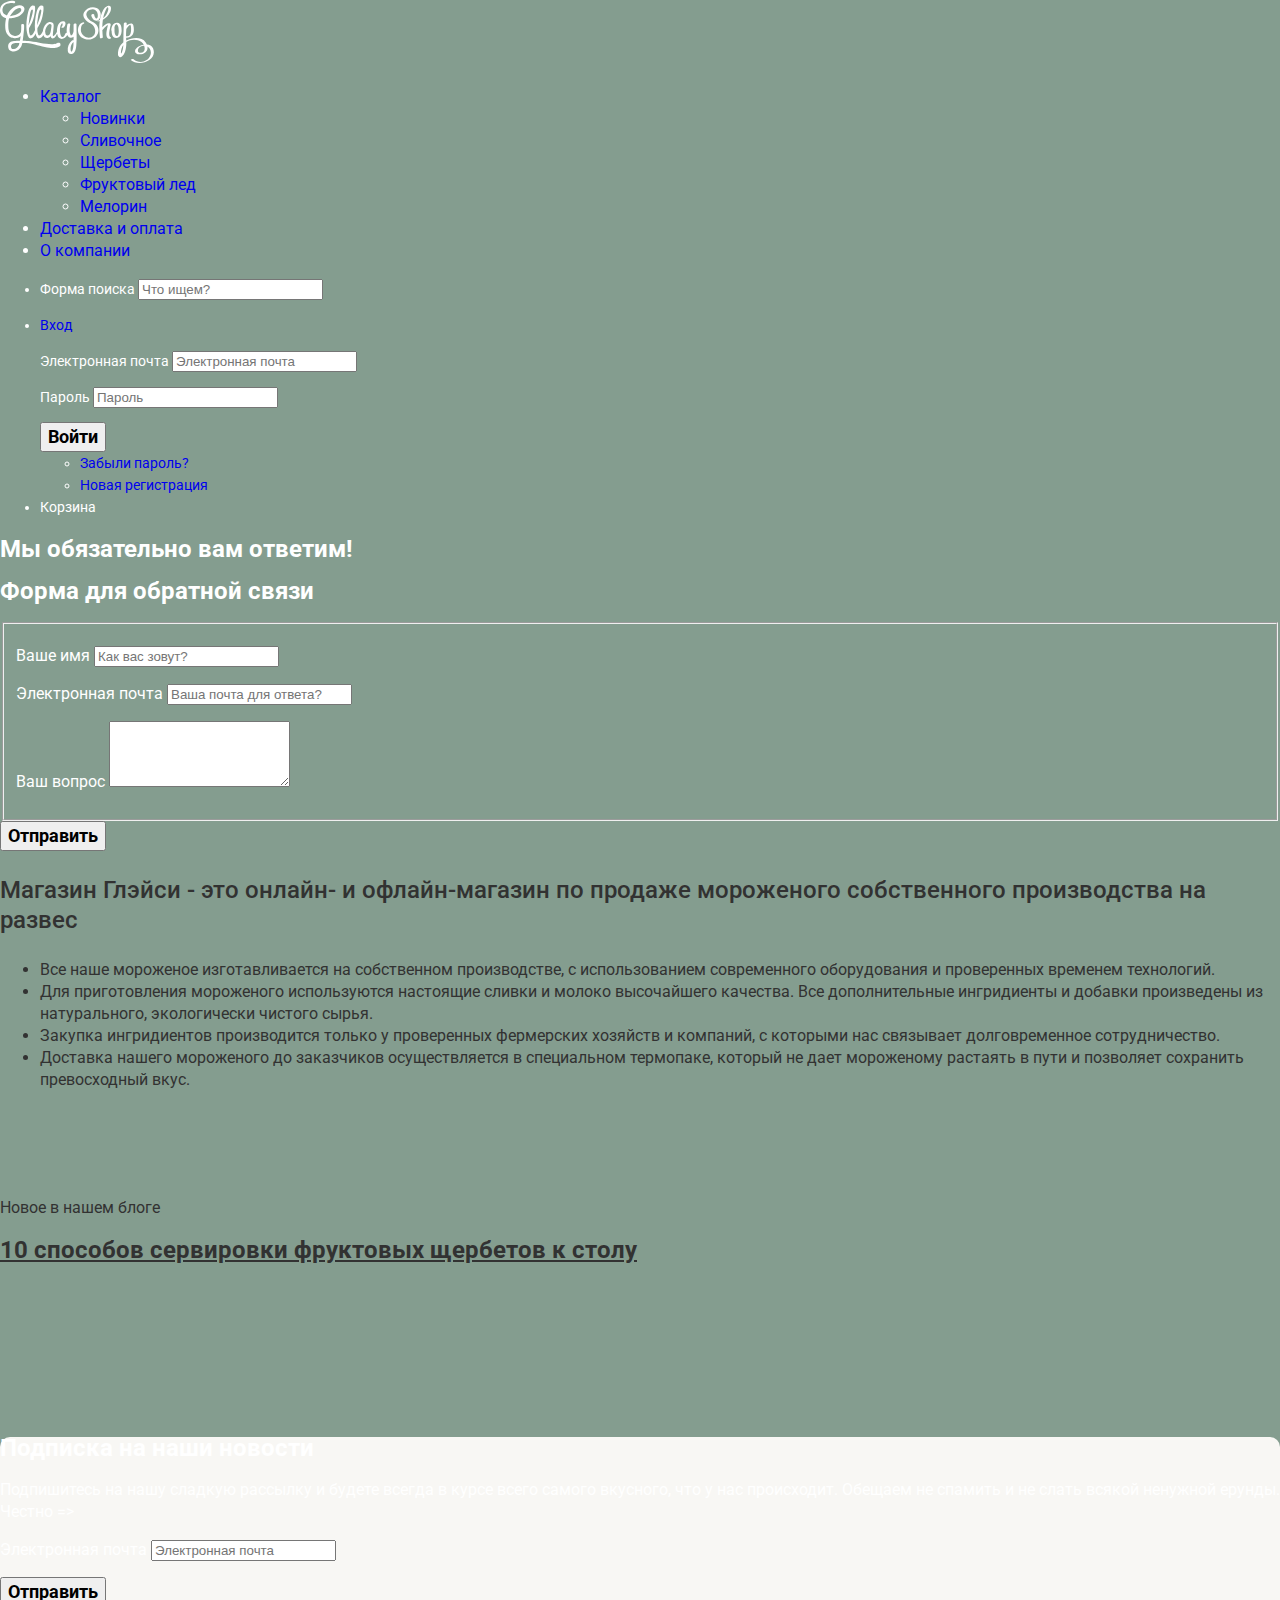
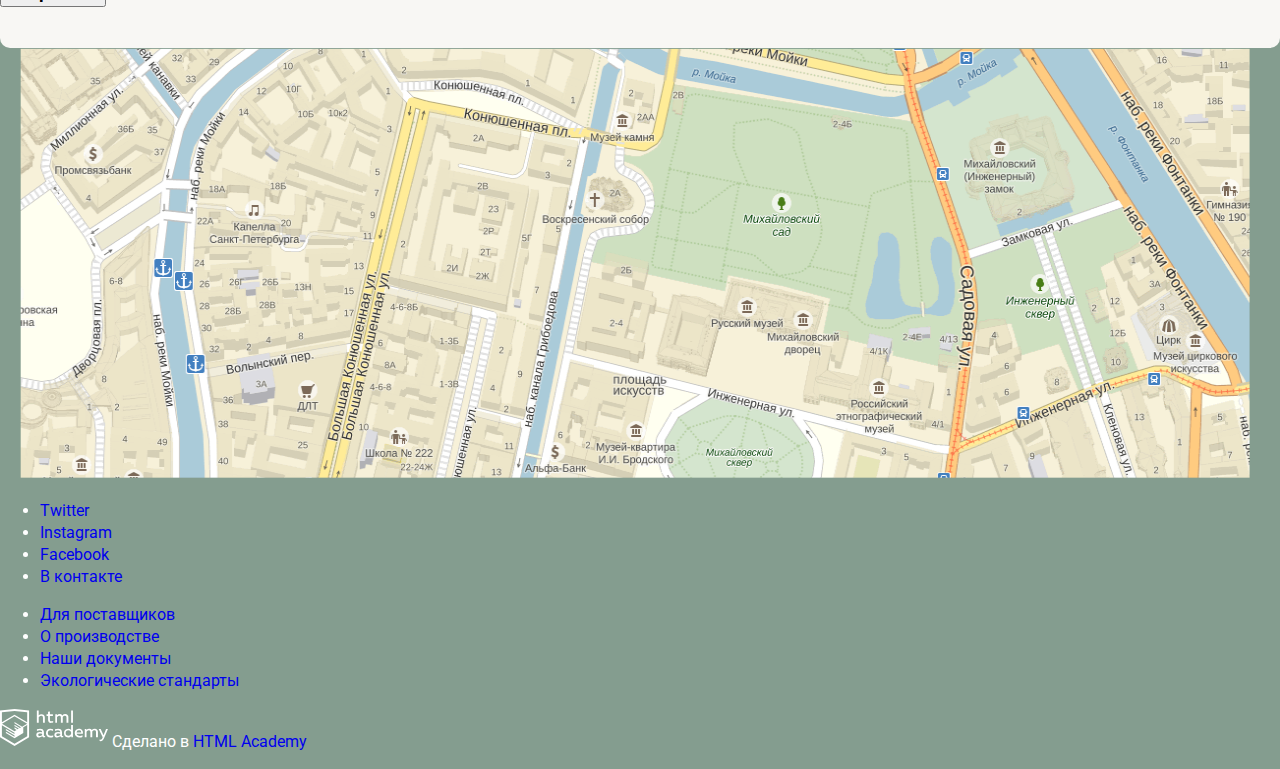
==== index.html @ cef06e6a "Homework N5" ====
<!DOCTYPE html>
<html lang="ru">
<head>
  <meta charset="utf-8">
  <title>О нас Магазин мороженого "Глейси"</title>
  <link href="https://fonts.googleapis.com/css?family=Roboto:400,500,700&display=swap&subset=cyrillic" rel="stylesheet">
  <link href="css/normalize.css" rel="stylesheet">
  <link href="css/style.css" rel="stylesheet">
 </head>

 <body>

  <header class="main-header">
    <nav class="main-navigation">
      <a class="main-header-logo" href="#"> <img src="img/svg/logo.svg" alt="Логотип магазина Глейси" width="154" height="64">
      </a>
      <ul class="site-navigaion">
        <li><a href="#">Каталог</a>
          <ul class="catalog-drop-down">
            <li><a href="#">Новинки</a></li>
            <li><a href="catalog.html">Сливочное</a></li>
            <li><a href="#">Щербеты</a></li>
            <li><a href="#">Фруктовый лед</a></li>
            <li><a href="#">Мелорин</a></li>
          </ul>
        </li>
        <li><a href="#">Доставка и оплата</a></li>
        <li><a href="#">О компании</a></li>
      </ul>
    </nav>

    <ul class="user-navigation">
      <li class="search">
        <form class="search-form" action="https://echo.htmlacademy.ru" method="get">
          <p>
            <label class="visually-hidden" for="search">Форма поиска</label>
            <input class="search" id="search" type="text" name="search" placeholder="Что ищем?">
          </p>
        </form>
      </li>

      <li class="login-link">
        <a href="#">Вход</a>
        <form class="login-form" action="https://echo.htmlacademy.ru" method="post">
          <p>
           <label class="visually-hidden" for="user-email">Электронная почта</label>
           <input class="login-input" id="user-email" type="email" name="user-email" placeholder="Электронная почта">
          </p>
          <p>
            <label class="visually-hidden" for="user-password">Пароль</label>
            <input class="login-input" id="user-password" type="password" name="password" placeholder="Пароль">
          </p>
          <div class="register-button">
          <button class="button" type="submit">Войти</button>
          <ul class="register">
            <li><a href="#">Забыли пароль?</a></li>
            <li><a href="#">Новая регистрация</a></li>
          </ul>
          </div>
         </form>
      </li>
      <li class="basket">Корзина</li>
    </ul>
   </header>

   <main>
     <section class="modal-subscribe">
       <h2>Мы обязательно вам ответим!</h2>
       <h2 class="visually hidden">Форма для обратной связи</h2>
       <form class="write-us-form" method="post" action="https://echo.htmlacademy.ru">
        <fieldset>
          <p>
            <label class="visually-hidden" for="user-name">Ваше имя</label>
            <input class="name" id="user-name" type="text" name="user-name" placeholder="Как вас зовут?">
          </p>
          <p>
            <label class="visually-hidden" for="email">Электронная почта</label>
            <input class="email" id="email" type="email" name="user-email" placeholder="Ваша почта для ответа?">
          </p>
          <p>
            <label class="visually-hidden" for="user-question">Ваш вопрос</label>
            <textarea class="user-question" id="user-question"
            name="user-question" rows="4" placeholder="Напишите что-нибудь">
            </textarea>
          </p>
        </fieldset>
        <button class="button" type="submit">Отправить</button>
      </form>
     </section>

     <section>
       <!--Здесь будет раздел "featured items"-->
     </section>



     <section class="about-us">
       <h3>Магазин Глэйси - это онлайн- и офлайн-магазин по продаже мороженого
       собственного производства на развес</h3>
      <ul class="about-us-list">
        <li>Все наше мороженое изготавливается на собственном производстве,
        с использованием современного оборудования и проверенных временем технологий.
        </li>
        <li>Для приготовления мороженого используются настоящие сливки и молоко высочайшего качества.
         Все дополнительные ингридиенты и добавки произведены из натурального,
         экологически чистого сырья.</li>
        <li>Закупка ингридиентов производится только у проверенных фермерских хозяйств
         и компаний, с которыми нас связывает долговременное сотрудничество.</li>
        <li>Доставка нашего мороженого до заказчиков осуществляется в специальном термопаке, который не дает
         мороженому растаять в пути и позволяет сохранить превосходный вкус.</li>
       </ul>
       </section>

       <article class="blog">
        <h3>Новое в нашем блоге</h3>
        <a href="#">10 способов сервировки фруктовых щербетов к столу</a>
      </article>

      <article class="subscribe">
        <h2 class="visually-hidden">Подписка на наши новости</h2>
        <p>Подпишитесь на нашу сладкую рассылку и будете всегда в курсе всего самого вкусного, что у нас происходит.
          Обещаем не спамить и не слать всякой ненужной ерунды. Честно =></p>
        <form class="list-subscribe-form" method="post" action="https://echo.htmlacademy.ru">
        <p>
          <label class="visually-hidden" for="subscribe-email">Электронная почта</label>
          <input class="email" id="subscribe-email" type="text" name="user-email" placeholder="Электронная почта">
        </p>
        <button class="button" type="submit">Отправить</button>
      </form>
    </article>

    <section class="adress-map">
      <img src="img/map.png" alt="Адрес: улица Большая Конюшенная,19/8, Санкт-Петербург" width="1302" height="430">

       <!--Здесь адрес-->
    </section>
    </main>

    <footer class="main-footer">
      <ul class="social-list">
       <li><a class="social-button" href="#">Twitter</a></li>
       <li><a class="social-button" href="#">Instagram</a></li>
       <li><a class="social-button" href="#">Facebook</a></li>
       <li><a class="social-button" href="#">В контакте</a></li>
       <!--здесь может быть еще одна кнопка<li><a class="social-button" href="#"></a></li>-->
      </ul>

      <ul class="business-information">
        <li class="for-suppliers"><a href="#">Для поставщиков</a></li>
        <li><a href="#">О производстве</a></li>
        <li><a href="#">Наши документы</a></li>
        <li><a href="#">Экологические стандарты</a></li>
      </ul>

      <p class="footer-copyright">
       <img src="img/svg/logo-htmlacademy.svg" alt="Html Academy" width="108" height="39">
        Сделано в <a href="https://htmlacademy.ru/intensive/htmlcss">HTML Academy </a>
      </p>
     </footer>
   </body>
</html>
---- css/style.css ----
body {
  margin: 0;
  padding: 0;

  font-family: "Roboto", Arial, sans-serif;
  font-size: 16px;
  line-height:22px;
  text-align: left;
  font-weight: normal;
  color: #ffffff;

  background: #849d8f;
}

img {
  max-width: 100%
}

a {
   font:inherit;
   text-decoration: none;
}
/*поставила button в начало, как в стилизации Барбершопа, правильно ли?*/
.button {
  font-family: inherit;
  font-size: 18px;
  line-height: 24px;
  font-weight: bold;
  font-style: normal;
  text-align:center;
  color: : #fefefe;

}
.site-navigation {
  font: inherit;
  font-weight: bold;
  font-style: normal;
  line-height: 18px;
  letter-spacing: normal;
}

.user-navigation {
  font:inherit;
  font-size: 14px;
}

.about-us {
  color:#323232;

  background-color: /*где его можно взять? кроме фотошопа*/;

  background-image: url("img/about-background.png");
  background-size: width: 1146px; height: 306px;
  background-repeat: no-repeat;
  border-radius: 15px;
}

.about-us h3 {
  font-size: 24px;
  font-weight: 500;
  line-height: 30px;
}

.about-us .about-us-list {
  line-height: 22px;
}

.blog {
  color: #5a5a5a;
  font-size: 16px;

  /*background-color:*/
  background-image: url("img/blog.jpg");
  background-size: 560px; height: 220px;

  border-radius: 15px;
}
.blog h3 {
  font:inherit;
  color:#323232;
}

.blog a {
  font:inherit;
  font-size: 24px;
  font-weight: bold;
  line-height: 30px;
  color: #323232;
  text-decoration: underline;
}

.subscribe {
  font:inherit;
  font-color: #5a5a5a;

  background-size: width: 549px;
  height: 211px;
  border-radius: 10px;
  background-color: #f8f7f4;
}
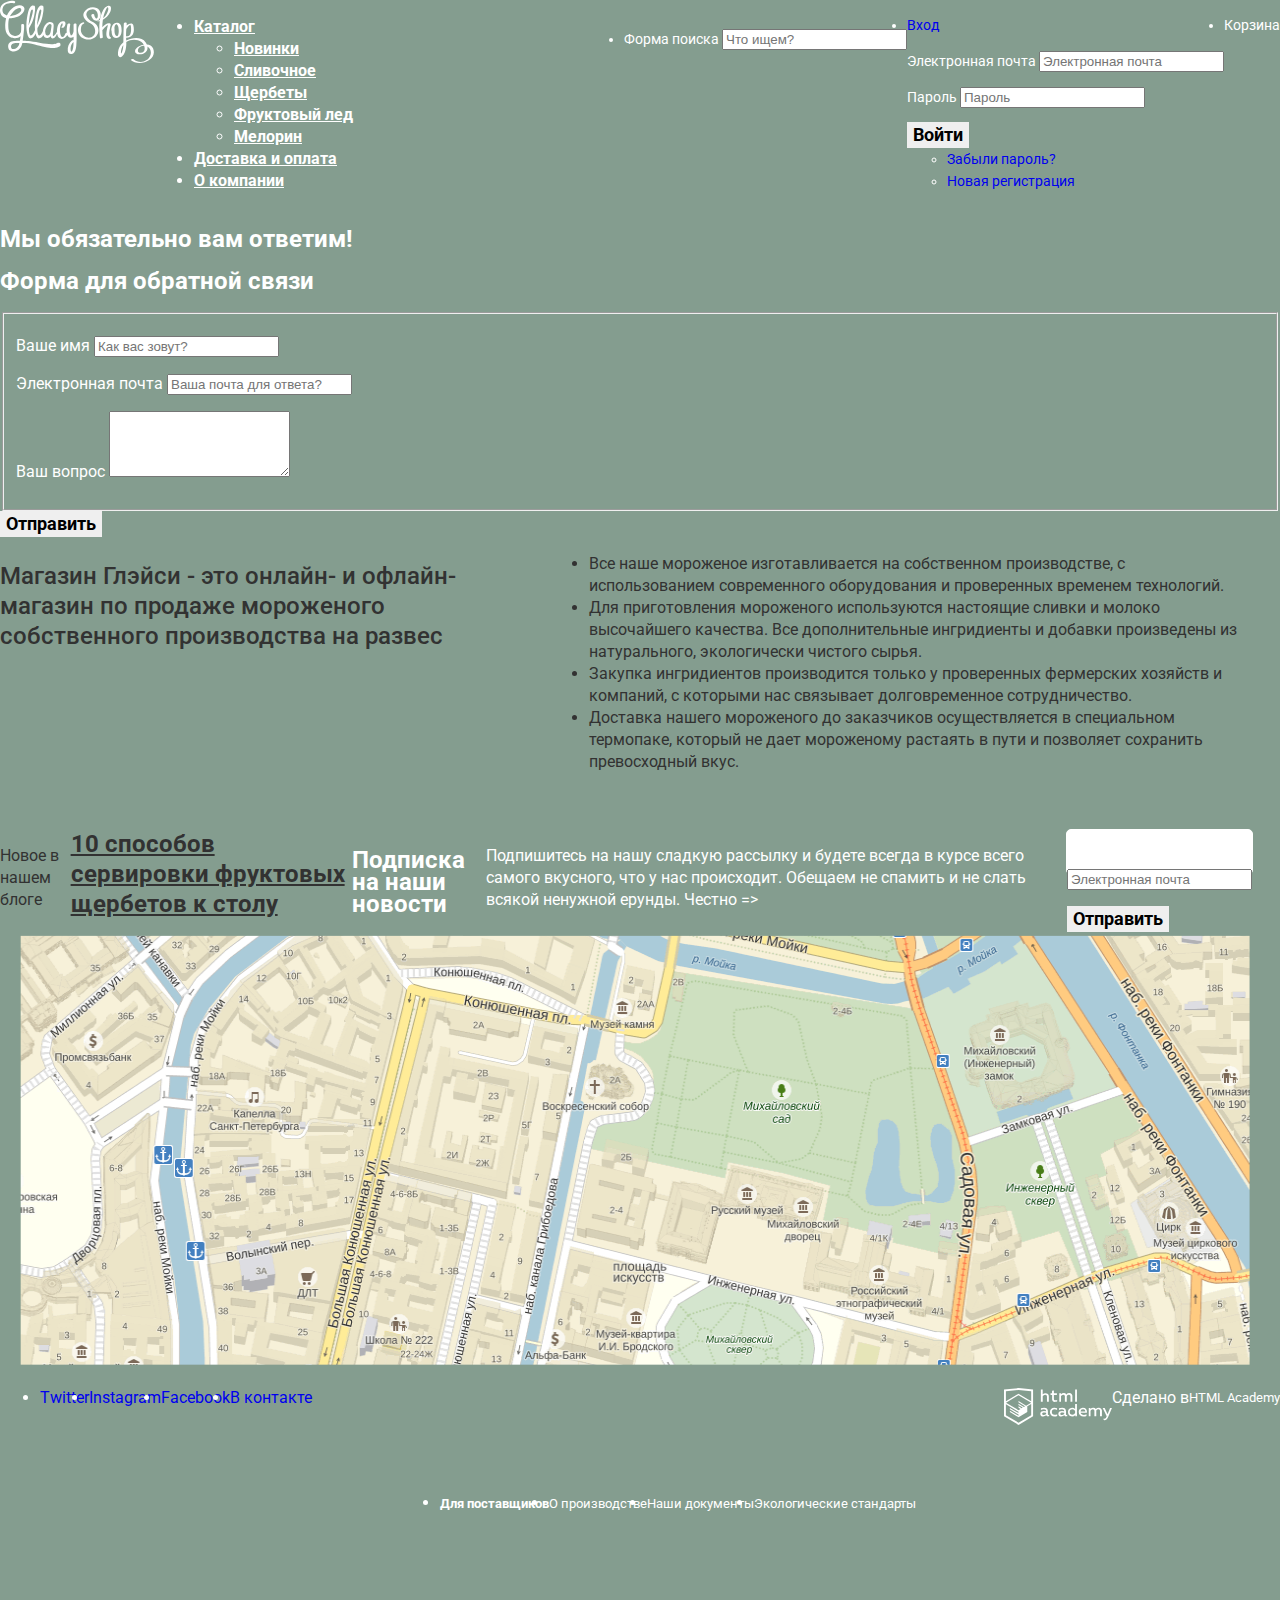
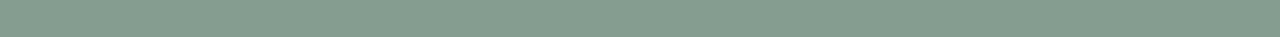
==== commit fd1d9c13: "Homework N6" ====
--- a/index.html
+++ b/index.html
@@ -111,7 +111,8 @@
        </ul>
        </section>
 
-       <article class="blog">
+   <div class= "blog-subscribe-wrapper">
+      <article class="blog">
         <h3>Новое в нашем блоге</h3>
         <a href="#">10 способов сервировки фруктовых щербетов к столу</a>
       </article>
@@ -127,7 +128,8 @@
         </p>
         <button class="button" type="submit">Отправить</button>
       </form>
-    </article>
+     </article>
+   </div>
 
     <section class="adress-map">
       <img src="img/map.png" alt="Адрес: улица Большая Конюшенная,19/8, Санкт-Петербург" width="1302" height="430">
--- a/css/style.css
+++ b/css/style.css
@@ -2,9 +2,9 @@
   margin: 0;
   padding: 0;
 
-  font-family: "Roboto", Arial, sans-serif;
+  font-family: "Roboto", "Arial", sans-serif;
   font-size: 16px;
-  line-height:22px;
+  line-height: 22px;
   text-align: left;
   font-weight: normal;
   color: #ffffff;
@@ -17,42 +17,122 @@
 }
 
 a {
-   font:inherit;
    text-decoration: none;
 }
-/*поставила button в начало, как в стилизации Барбершопа, правильно ли?*/
+
 .button {
   font-family: inherit;
   font-size: 18px;
+  font-weight: bold;
+  font-style: normal;
   line-height: 24px;
-  font-weight: bold;
-  font-style: normal;
   text-align:center;
   color: : #fefefe;
 
-}
-.site-navigation {
-  font: inherit;
-  font-weight: bold;
-  font-style: normal;
+  border:none;
+
+}
+
+.main-header {
+  display:flex;
+  margin-bottom: 10 px;
+  /*-------- Временно для сетки ---------------- */
+  min-height: 64px;
+}
+
+
+.main-header-logo {
+  display: flex;
+  width: 154px;
+  height: 64px;
+  margin-right: auto;
+}
+
+
+.main-navigation {
+  display:flex;
+  justify-content: space-between;
+}
+
+.main-navigation a {
+  font: inherit;
+  font-weight: bold;
   line-height: 18px;
   letter-spacing: normal;
+  text-decoration:underline;
+  text-align:left;
+  color: #ffffff;
+}
+
+.main-navigation a:hover,
+.main-navigation a:focus, {
+  background-color: #ffbc9e
 }
 
 .user-navigation {
+  display:flex;
+  justify-content: space-between;
+
+  margin-left:auto;
   font:inherit;
   font-size: 14px;
+  color: #ffffff;
+}
+
+.breadcrumbs {
+  display: flex;
+  width: auto;
+  margin: auto;
+  /*вот здесь вопрос, как лучше планировать сетку, я правильно думаю, что здесь должно быть рядом два блока, один для breadcrumbs, другой для часов работы и телефона?*/
+
+  font: inherit;
+  line-height: 16px;
+  font-size: 14px;
+}
+
+.page-title {
+  font-size: 35px;
+  line-height: 41px;
+  font-weight: bold;
+  text-align: left;
+  color: #ffffff;
+}
+
+/*здесь ссылка упорно не делается белой, что не так*/
+.shopping-cart-item a {
+  color: #ffffff;
+}
+
+.catalog {
+  width: auto;
+  justify-content: space-between;
+  margin: auto; /* или задавать по 27 справа и слева?*/
+  margin-top: 40 px;
+
+}
+
+.catalog-image-wrapper {
+  display: flex;
+  width: 267 px;
+  margin: auto; /* ну вот тут начались вопросы, как их строить в ряд и сверху вниз: с помощью first-chil, nth-child?*/
 }
 
 .about-us {
+  display:flex;
+  width: 1146 px;
+  margin-top: auto;
+  margin-bottom: 40px;
+  margin-right: 27px; /*не знаю, как лучше, писать здесь auto или задавать фиксированное значение?*/
+  maring-left: 27px;
+
   color:#323232;
 
-  background-color: /*где его можно взять? кроме фотошопа*/;
-
-  background-image: url("img/about-background.png");
+  /*background-color: ;*/
+
+  /*background-image: url("...img/about-background.png");
   background-size: width: 1146px; height: 306px;
   background-repeat: no-repeat;
-  border-radius: 15px;
+  border-radius: 15px;*/
 }
 
 .about-us h3 {
@@ -65,19 +145,31 @@
   line-height: 22px;
 }
 
+.blog-subscribe-wrapper {
+ display: flex;
+ justify-content: space-between;
+ margin-right: 27px; /* тот же вопрос: auto или фиксированное значение?*/
+ maring-left: 27px;
+}
+
+
 .blog {
+  display: flex;
+  width: 560 px;
+
   color: #5a5a5a;
   font-size: 16px;
 
-  /*background-color:*/
-  background-image: url("img/blog.jpg");
+  /*background-color:;*/
+  /*background-image: url("...img/blog.jpg");
   background-size: 560px; height: 220px;
 
-  border-radius: 15px;
-}
+  border-radius: 15px;*/
+}
+
 .blog h3 {
-  font:inherit;
-  color:#323232;
+  font: inherit;
+  color: #323232;
 }
 
 .blog a {
@@ -90,11 +182,72 @@
 }
 
 .subscribe {
-  font:inherit;
+  display: flex;
+  width: 560 px;
+
+  font: inherit;
   font-color: #5a5a5a;
 
-  background-size: width: 549px;
+  /*background-size: width: 549px;
   height: 211px;
   border-radius: 10px;
-  background-color: #f8f7f4;
-}
+  background-color: #f8f7f4;*/
+}
+
+.list-subscribe-form {
+  width: 368px;
+  height: 44px;
+  border-radius: 5px;
+  border: solid 1px;
+  background-color: #ffffff;
+
+}
+
+.main-footer {
+  display: flex;
+  width: auto;
+  margin-top: auto;
+
+}
+.social-list {
+  display: flex;
+  width: 180 px; /*ширину этих трех элементов я считала приблизительно, сложила ширину небольших элементов вместе*/
+  justify-content: space-between;
+  margin-right: auto;
+}
+
+.social-button {
+  text-align: center;
+  width: 32 px;
+  height: 32 px;
+}
+
+.business-information {
+  display: flex;
+  width: 760 px;
+}
+
+.business-information a {
+  font-size: 13px;
+  font-stretch: normal;
+  line-height: 18;
+  text-align: left;
+  color: #ffffff;
+}
+
+.for-suppliers {
+ font-weight: bold;
+}
+
+.footer-copyright {
+  display: flex;
+  width: 190 px;
+  margin-left: auto;
+  /*margin-right: ??? блок прижался к самому краю, нужно справа маргин задавать? Или общий маргин блоку задавать?*/
+}
+
+.footer-copyright a {
+  font-size: 13px;
+  color: #ffffff;
+  text-align:left;
+}
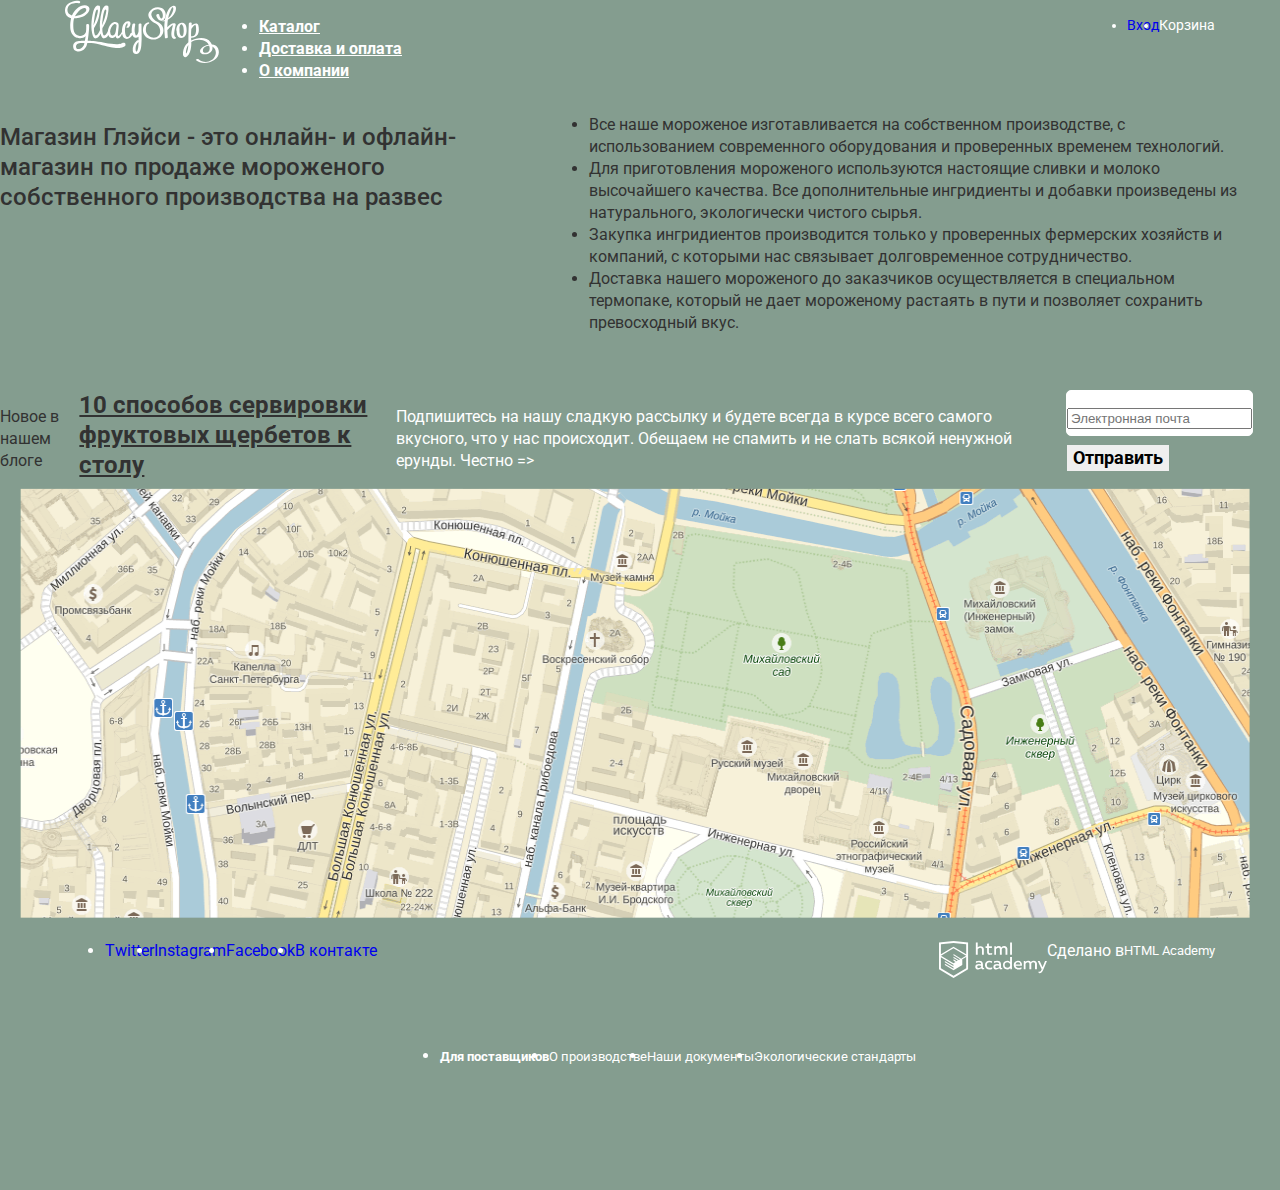
==== commit 16d86fa8: "homework n 6" ====
--- a/index.html
+++ b/index.html
@@ -1,6 +1,6 @@
 <!DOCTYPE html>
 <html lang="ru">
-<head>
+ <head>
   <meta charset="utf-8">
   <title>О нас Магазин мороженого "Глейси"</title>
   <link href="https://fonts.googleapis.com/css?family=Roboto:400,500,700&display=swap&subset=cyrillic" rel="stylesheet">
@@ -11,11 +11,13 @@
  <body>
 
   <header class="main-header">
-    <nav class="main-navigation">
-      <a class="main-header-logo" href="#"> <img src="img/svg/logo.svg" alt="Логотип магазина Глейси" width="154" height="64">
-      </a>
-      <ul class="site-navigaion">
-        <li><a href="#">Каталог</a>
+    <div class ="container">
+     <nav class="main-navigation">
+       <a class="main-header-logo" href="#"> <img src="img/svg/logo.svg" alt="Логотип магазина Глейси" width="154" height="64">
+       </a>
+
+       <ul class="site-navigaion">
+       <li><a href="#">Каталог</a>
           <ul class="catalog-drop-down">
             <li><a href="#">Новинки</a></li>
             <li><a href="catalog.html">Сливочное</a></li>
@@ -51,20 +53,24 @@
             <input class="login-input" id="user-password" type="password" name="password" placeholder="Пароль">
           </p>
           <div class="register-button">
-          <button class="button" type="submit">Войти</button>
-          <ul class="register">
-            <li><a href="#">Забыли пароль?</a></li>
-            <li><a href="#">Новая регистрация</a></li>
-          </ul>
+            <button class="button" type="submit">Войти</button>
+            <ul class="register">
+              <li><a href="#">Забыли пароль?</a></li>
+              <li><a href="#">Новая регистрация</a></li>
+            </ul>
           </div>
-         </form>
+        </form>
       </li>
       <li class="basket">Корзина</li>
     </ul>
-   </header>
+
+  </div>
+
+  </header>
 
    <main>
      <section class="modal-subscribe">
+       <div class="container">
        <h2>Мы обязательно вам ответим!</h2>
        <h2 class="visually hidden">Форма для обратной связи</h2>
        <form class="write-us-form" method="post" action="https://echo.htmlacademy.ru">
@@ -109,36 +115,38 @@
         <li>Доставка нашего мороженого до заказчиков осуществляется в специальном термопаке, который не дает
          мороженому растаять в пути и позволяет сохранить превосходный вкус.</li>
        </ul>
-       </section>
+     </section>
 
-   <div class= "blog-subscribe-wrapper">
-      <article class="blog">
-        <h3>Новое в нашем блоге</h3>
-        <a href="#">10 способов сервировки фруктовых щербетов к столу</a>
-      </article>
+     <div class= "blog-subscribe-wrapper">
+       <article class="blog">
+         <h3>Новое в нашем блоге</h3>
+         <a href="#">10 способов сервировки фруктовых щербетов к столу</a>
+       </article>
 
       <article class="subscribe">
         <h2 class="visually-hidden">Подписка на наши новости</h2>
         <p>Подпишитесь на нашу сладкую рассылку и будете всегда в курсе всего самого вкусного, что у нас происходит.
           Обещаем не спамить и не слать всякой ненужной ерунды. Честно =></p>
-        <form class="list-subscribe-form" method="post" action="https://echo.htmlacademy.ru">
+          <form class="list-subscribe-form" method="post" action="https://echo.htmlacademy.ru">
         <p>
           <label class="visually-hidden" for="subscribe-email">Электронная почта</label>
           <input class="email" id="subscribe-email" type="text" name="user-email" placeholder="Электронная почта">
         </p>
         <button class="button" type="submit">Отправить</button>
-      </form>
-     </article>
-   </div>
+       </form>
+      </article>
+    </div>
 
     <section class="adress-map">
       <img src="img/map.png" alt="Адрес: улица Большая Конюшенная,19/8, Санкт-Петербург" width="1302" height="430">
 
        <!--Здесь адрес-->
     </section>
+    </div>
     </main>
 
     <footer class="main-footer">
+      <div class="container">
       <ul class="social-list">
        <li><a class="social-button" href="#">Twitter</a></li>
        <li><a class="social-button" href="#">Instagram</a></li>
@@ -159,5 +167,6 @@
         Сделано в <a href="https://htmlacademy.ru/intensive/htmlcss">HTML Academy </a>
       </p>
      </footer>
-   </body>
+   </div>
+  </body>
 </html>
--- a/css/style.css
+++ b/css/style.css
@@ -1,3 +1,4 @@
+/*Global*/
 body {
   margin: 0;
   padding: 0;
@@ -33,6 +34,16 @@
 
 }
 
+/*container*/
+
+.container {
+  width: 1150px;
+  margin: auto;
+  display: flex;
+  flex-wrap: wrap;
+}
+
+/*Header*/
 .main-header {
   display:flex;
   margin-bottom: 10 px;
@@ -79,50 +90,13 @@
   color: #ffffff;
 }
 
-.breadcrumbs {
-  display: flex;
-  width: auto;
-  margin: auto;
-  /*вот здесь вопрос, как лучше планировать сетку, я правильно думаю, что здесь должно быть рядом два блока, один для breadcrumbs, другой для часов работы и телефона?*/
-
-  font: inherit;
-  line-height: 16px;
-  font-size: 14px;
-}
-
-.page-title {
-  font-size: 35px;
-  line-height: 41px;
-  font-weight: bold;
-  text-align: left;
-  color: #ffffff;
-}
-
-/*здесь ссылка упорно не делается белой, что не так*/
-.shopping-cart-item a {
-  color: #ffffff;
-}
-
-.catalog {
-  width: auto;
-  justify-content: space-between;
-  margin: auto; /* или задавать по 27 справа и слева?*/
-  margin-top: 40 px;
-
-}
-
-.catalog-image-wrapper {
-  display: flex;
-  width: 267 px;
-  margin: auto; /* ну вот тут начались вопросы, как их строить в ряд и сверху вниз: с помощью first-chil, nth-child?*/
-}
-
+/*Index*/
 .about-us {
   display:flex;
   width: 1146 px;
   margin-top: auto;
   margin-bottom: 40px;
-  margin-right: 27px; /*не знаю, как лучше, писать здесь auto или задавать фиксированное значение?*/
+  margin-right: 27px;
   maring-left: 27px;
 
   color:#323232;
@@ -203,6 +177,76 @@
 
 }
 
+/*Catalog*/
+.breadcrumbs {
+  display: flex;
+  width: auto;
+  margin: auto;
+
+  font: inherit;
+  line-height: 16px;
+  font-size: 14px;
+}
+
+.open-hours-and-phone {
+  display:flex;
+  position:absolute;
+  width: auto;
+  margin-top: 0;
+
+  font:inherit;
+}
+
+.phone {
+font: inherit;
+font-size: 22px;
+font-weight:bold;
+line-height: 24px;
+text-align: right;
+}
+
+.call-us {
+  font-size: 14px;
+  line-height: 16px;
+  text-align:right;
+}
+
+.page-title {
+  font-size: 35px;
+  line-height: 41px;
+  font-weight: bold;
+  text-align: left;
+  color: #ffffff;
+}
+
+.catalog-item a {
+  color: #ffffff;
+}
+
+.catalog {
+  width: auto;
+  justify-content: space-between;
+  margin: auto; /* или задавать по 27 справа и слева?*/
+  margin-top: 40 px;
+
+}
+
+.catalog-drop-down {
+  display: none;
+}
+
+
+.catalog-image-wrapper {
+  display: flex;
+  flex-wrap: wrap;
+  justify-content: space-between;
+
+  width: 267px;
+  margin: auto;
+}
+
+/*Footer*/
+
 .main-footer {
   display: flex;
   width: auto;
@@ -211,7 +255,8 @@
 }
 .social-list {
   display: flex;
-  width: 180 px; /*ширину этих трех элементов я считала приблизительно, сложила ширину небольших элементов вместе*/
+  width: 180 px;
+  text-align: center;
   justify-content: space-between;
   margin-right: auto;
 }
@@ -243,7 +288,6 @@
   display: flex;
   width: 190 px;
   margin-left: auto;
-  /*margin-right: ??? блок прижался к самому краю, нужно справа маргин задавать? Или общий маргин блоку задавать?*/
 }
 
 .footer-copyright a {
@@ -251,3 +295,40 @@
   color: #ffffff;
   text-align:left;
 }
+
+/*modals and hidden*/
+
+.modal-subscribe {
+  display:none;
+}
+
+.login-form {
+  display:none;
+}
+
+.search {
+  display:none;
+}
+
+.visually-hidden {
+  display:none;
+}
+
+/*Visually hidden*/
+
+/*.visually-hidden:not(:focus):not(:active) {
+  position: absolute;
+
+  width: 1px;
+  height: 1px;
+  margin: -1px;
+  border: 0;
+  padding: 0;
+
+  white-space: nowrap;
+
+  clip-path: inset(100%);
+  clip: rect(0 0 0 0);
+  overflow: hidden;
+}
+*/
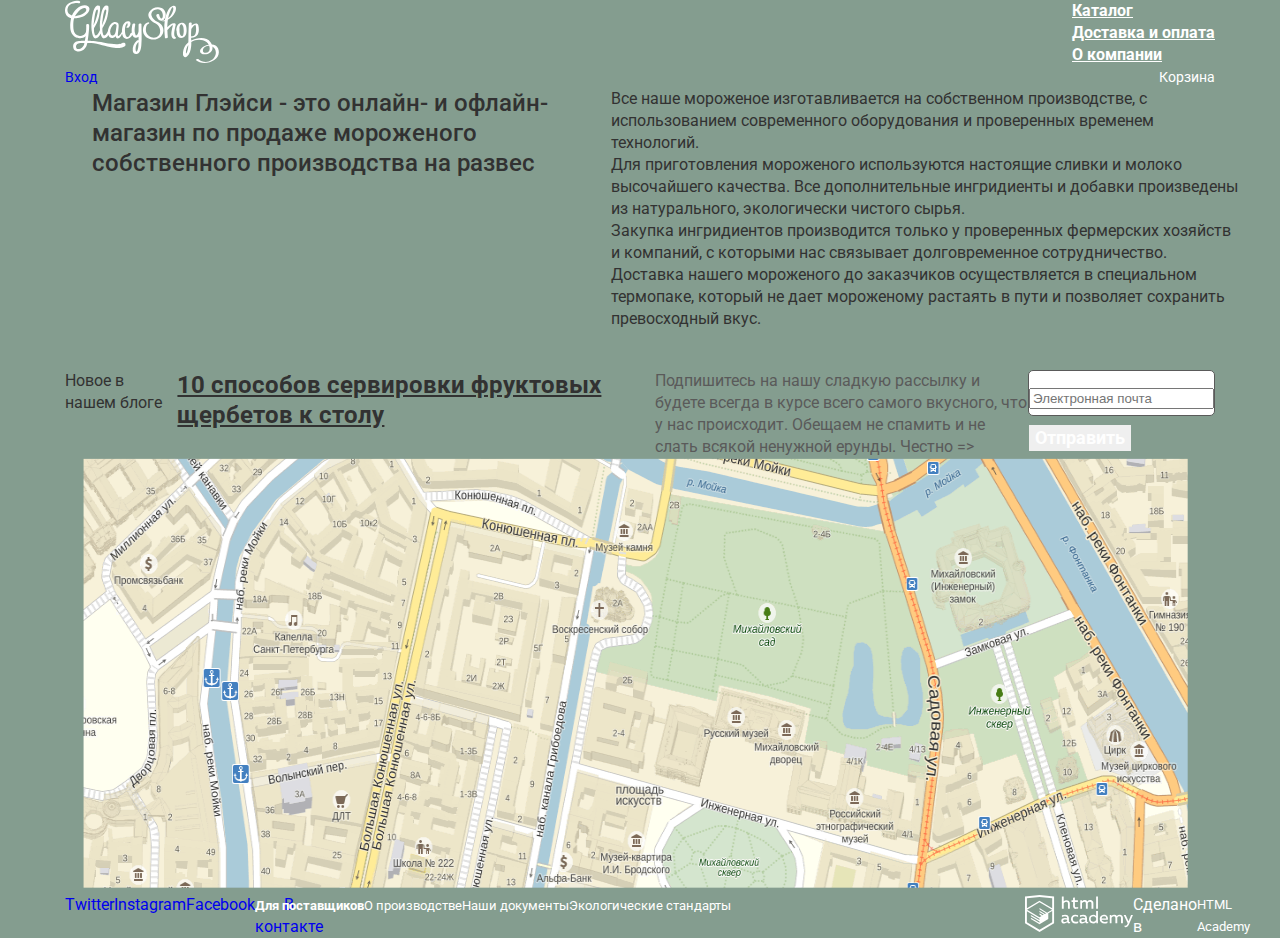
==== commit 0e03504a: "homework N6" ====
--- a/index.html
+++ b/index.html
@@ -16,7 +16,7 @@
        <a class="main-header-logo" href="#"> <img src="img/svg/logo.svg" alt="Логотип магазина Глейси" width="154" height="64">
        </a>
 
-       <ul class="site-navigaion">
+       <ul class="site-navigaion list-reset">
        <li><a href="#">Каталог</a>
           <ul class="catalog-drop-down">
             <li><a href="#">Новинки</a></li>
@@ -31,7 +31,7 @@
       </ul>
     </nav>
 
-    <ul class="user-navigation">
+    <ul class="user-navigation list-reset">
       <li class="search">
         <form class="search-form" action="https://echo.htmlacademy.ru" method="get">
           <p>
@@ -69,9 +69,9 @@
   </header>
 
    <main>
+     <div class="container">
      <section class="modal-subscribe">
-       <div class="container">
-       <h2>Мы обязательно вам ответим!</h2>
+       <h2 class="text-reset">Мы обязательно вам ответим!</h2>
        <h2 class="visually hidden">Форма для обратной связи</h2>
        <form class="write-us-form" method="post" action="https://echo.htmlacademy.ru">
         <fieldset>
@@ -101,9 +101,9 @@
 
 
      <section class="about-us">
-       <h3>Магазин Глэйси - это онлайн- и офлайн-магазин по продаже мороженого
+       <h3 class="text-reset">Магазин Глэйси - это онлайн- и офлайн-магазин по продаже мороженого
        собственного производства на развес</h3>
-      <ul class="about-us-list">
+      <ul class="about-us-list list-reset">
         <li>Все наше мороженое изготавливается на собственном производстве,
         с использованием современного оборудования и проверенных временем технологий.
         </li>
@@ -119,13 +119,13 @@
 
      <div class= "blog-subscribe-wrapper">
        <article class="blog">
-         <h3>Новое в нашем блоге</h3>
+         <h3 class="text-reset">Новое в нашем блоге</h3>
          <a href="#">10 способов сервировки фруктовых щербетов к столу</a>
        </article>
 
       <article class="subscribe">
         <h2 class="visually-hidden">Подписка на наши новости</h2>
-        <p>Подпишитесь на нашу сладкую рассылку и будете всегда в курсе всего самого вкусного, что у нас происходит.
+        <p class="text-reset">Подпишитесь на нашу сладкую рассылку и будете всегда в курсе всего самого вкусного, что у нас происходит.
           Обещаем не спамить и не слать всякой ненужной ерунды. Честно =></p>
           <form class="list-subscribe-form" method="post" action="https://echo.htmlacademy.ru">
         <p>
@@ -146,8 +146,8 @@
     </main>
 
     <footer class="main-footer">
-      <div class="container">
-      <ul class="social-list">
+      <div class="container page-footer-content">
+      <ul class="social-list list-reset">
        <li><a class="social-button" href="#">Twitter</a></li>
        <li><a class="social-button" href="#">Instagram</a></li>
        <li><a class="social-button" href="#">Facebook</a></li>
@@ -155,18 +155,18 @@
        <!--здесь может быть еще одна кнопка<li><a class="social-button" href="#"></a></li>-->
       </ul>
 
-      <ul class="business-information">
+      <ul class="business-information list-reset">
         <li class="for-suppliers"><a href="#">Для поставщиков</a></li>
         <li><a href="#">О производстве</a></li>
         <li><a href="#">Наши документы</a></li>
         <li><a href="#">Экологические стандарты</a></li>
       </ul>
 
-      <p class="footer-copyright">
+      <p class="footer-copyright text-reset">
        <img src="img/svg/logo-htmlacademy.svg" alt="Html Academy" width="108" height="39">
         Сделано в <a href="https://htmlacademy.ru/intensive/htmlcss">HTML Academy </a>
       </p>
+      </div>
      </footer>
-   </div>
   </body>
 </html>
--- a/css/style.css
+++ b/css/style.css
@@ -28,29 +28,31 @@
   font-style: normal;
   line-height: 24px;
   text-align:center;
-  color: : #fefefe;
+  color: #fefefe;
 
   border:none;
 
+}
+
+.list-reset {
+list-style: none;
+margin: 0;
+padding: 0;
+}
+
+.text-reset {
+margin: 0;
 }
 
 /*container*/
 
 .container {
   width: 1150px;
-  margin: auto;
-  display: flex;
-  flex-wrap: wrap;
+  margin-right: auto;
+  margin-left: auto;
 }
 
 /*Header*/
-.main-header {
-  display:flex;
-  margin-bottom: 10 px;
-  /*-------- Временно для сетки ---------------- */
-  min-height: 64px;
-}
-
 
 .main-header-logo {
   display: flex;
@@ -76,7 +78,7 @@
 }
 
 .main-navigation a:hover,
-.main-navigation a:focus, {
+.main-navigation a:focus {
   background-color: #ffbc9e
 }
 
@@ -93,11 +95,11 @@
 /*Index*/
 .about-us {
   display:flex;
-  width: 1146 px;
+  width: 1146px;
   margin-top: auto;
   margin-bottom: 40px;
   margin-right: 27px;
-  maring-left: 27px;
+  margin-left: 27px;
 
   color:#323232;
 
@@ -122,14 +124,12 @@
 .blog-subscribe-wrapper {
  display: flex;
  justify-content: space-between;
- margin-right: 27px; /* тот же вопрос: auto или фиксированное значение?*/
- maring-left: 27px;
 }
 
 
 .blog {
   display: flex;
-  width: 560 px;
+  width: 560px;
 
   color: #5a5a5a;
   font-size: 16px;
@@ -157,10 +157,10 @@
 
 .subscribe {
   display: flex;
-  width: 560 px;
-
-  font: inherit;
-  font-color: #5a5a5a;
+  width: 560px;
+
+  font: inherit;
+  color: #5a5a5a;
 
   /*background-size: width: 549px;
   height: 211px;
@@ -189,11 +189,10 @@
 }
 
 .open-hours-and-phone {
-  display:flex;
+  display:none;
   position:absolute;
   width: auto;
   margin-top: 0;
-
   font:inherit;
 }
 
@@ -219,43 +218,62 @@
   color: #ffffff;
 }
 
-.catalog-item a {
-  color: #ffffff;
+.shopping-cart {
+  display:none;
 }
 
 .catalog {
   width: auto;
-  justify-content: space-between;
-  margin: auto; /* или задавать по 27 справа и слева?*/
-  margin-top: 40 px;
-
+  margin: auto;
+  margin-top: 40px;
+}
+
+.catalog-list {
+    display: flex;
+    flex-wrap: wrap;
+    list-style: none;
+    margin: 0;
+    padding: 0;
+}
+
+.catalog-item {
+  width: 25%;
+}
+
+.catalog-item:nth-child(4n) {
+  margin-right:0;
+}
+
+.catalog-item a {
+  color: #ffffff;
 }
 
 .catalog-drop-down {
   display: none;
 }
 
-
-.catalog-image-wrapper {
-  display: flex;
-  flex-wrap: wrap;
-  justify-content: space-between;
-
-  width: 267px;
-  margin: auto;
-}
+.catalog-description h2 {
+  font: inherit;
+  font-style: normal;
+  font-size: 16px;
+  line-height: 22px;
+  font-weight: 500;
+  text-align: center;
+}
+
+
 
 /*Footer*/
 
-.main-footer {
-  display: flex;
-  width: auto;
-  margin-top: auto;
-
-}
+.page-footer-content {
+  display: flex;
+  margin-right: auto;
+  margin-left: auto;
+}
+
 .social-list {
   display: flex;
-  width: 180 px;
+  width: 180px;
   text-align: center;
   justify-content: space-between;
   margin-right: auto;
@@ -263,19 +281,19 @@
 
 .social-button {
   text-align: center;
-  width: 32 px;
-  height: 32 px;
+  width: 32px;
+  height: 32px;
 }
 
 .business-information {
   display: flex;
-  width: 760 px;
+  width: 760px;
 }
 
 .business-information a {
   font-size: 13px;
   font-stretch: normal;
-  line-height: 18;
+  line-height: 18px;
   text-align: left;
   color: #ffffff;
 }
@@ -286,7 +304,7 @@
 
 .footer-copyright {
   display: flex;
-  width: 190 px;
+  width: 190px;
   margin-left: auto;
 }
 
@@ -316,7 +334,7 @@
 
 /*Visually hidden*/
 
-/*.visually-hidden:not(:focus):not(:active) {
+*.visually-hidden:not(:focus):not(:active) {
   position: absolute;
 
   width: 1px;
@@ -325,10 +343,6 @@
   border: 0;
   padding: 0;
 
-  white-space: nowrap;
-
-  clip-path: inset(100%);
   clip: rect(0 0 0 0);
   overflow: hidden;
 }
-*/
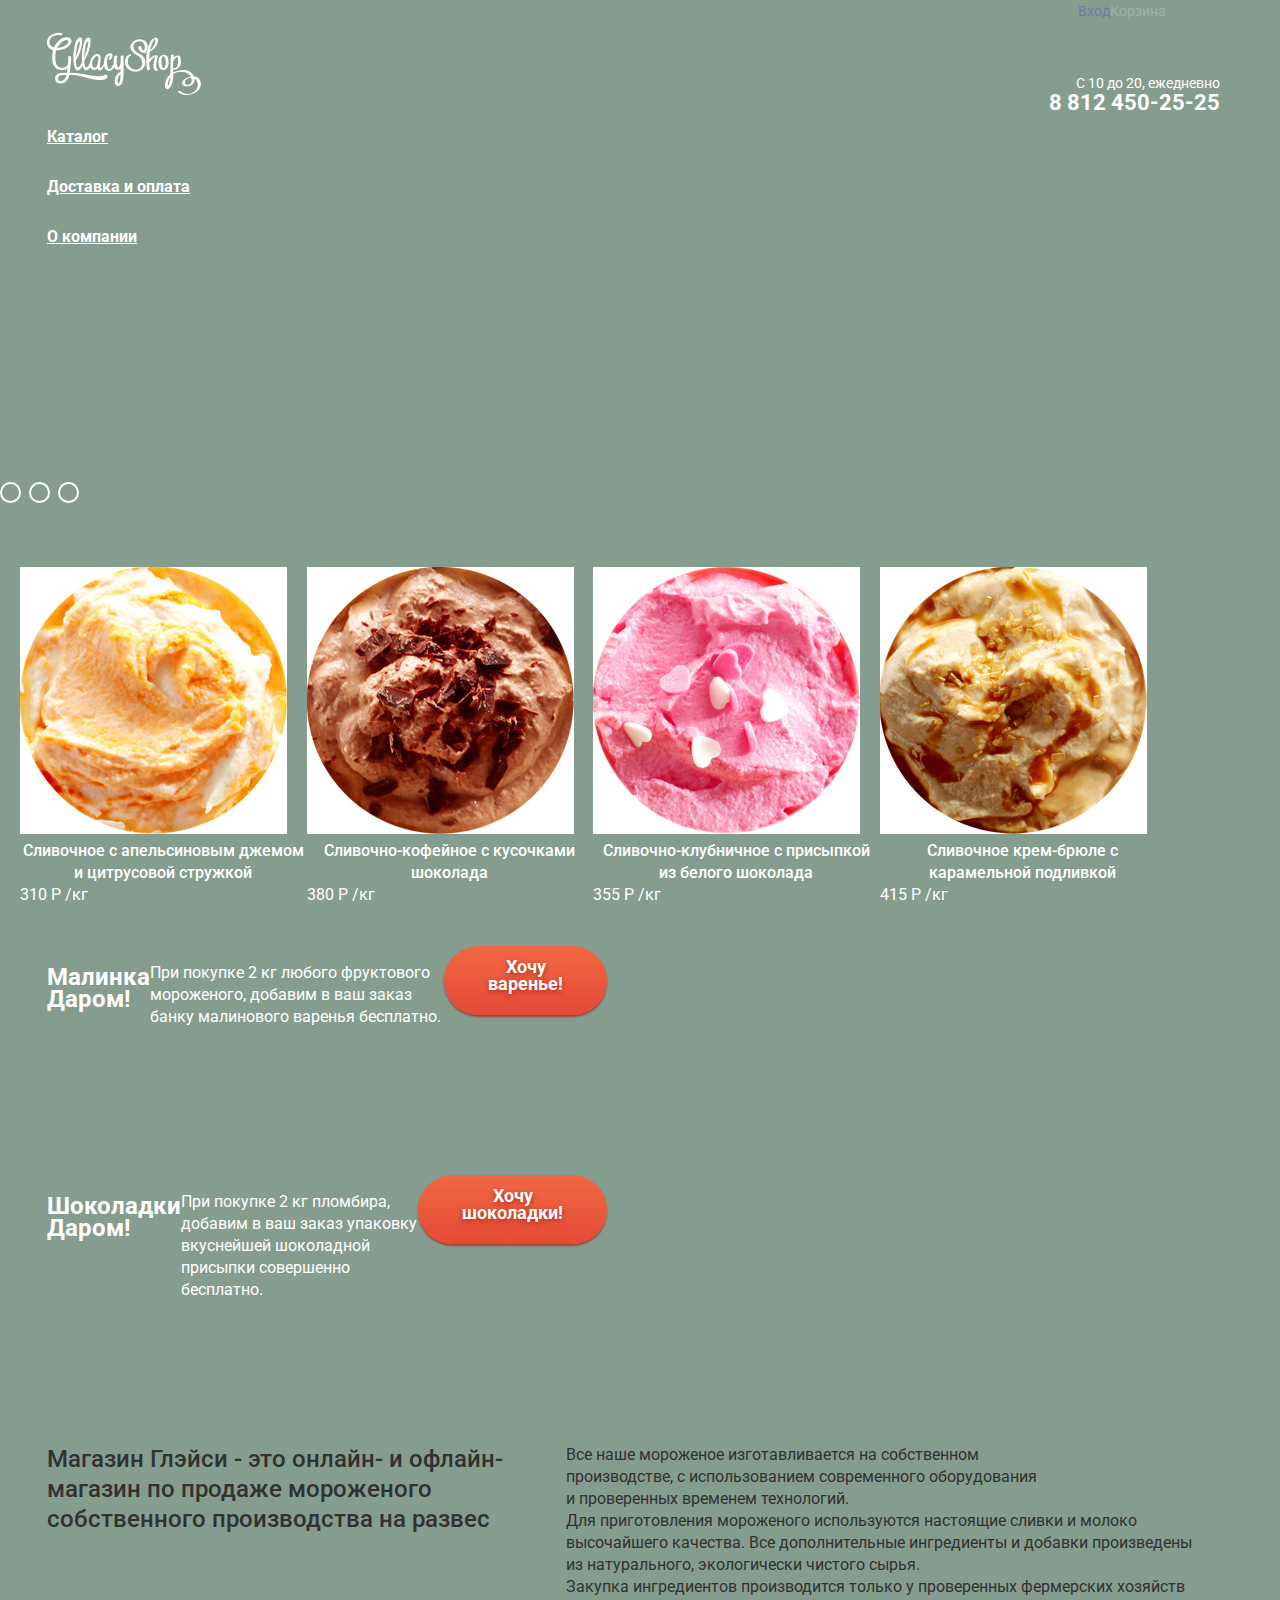
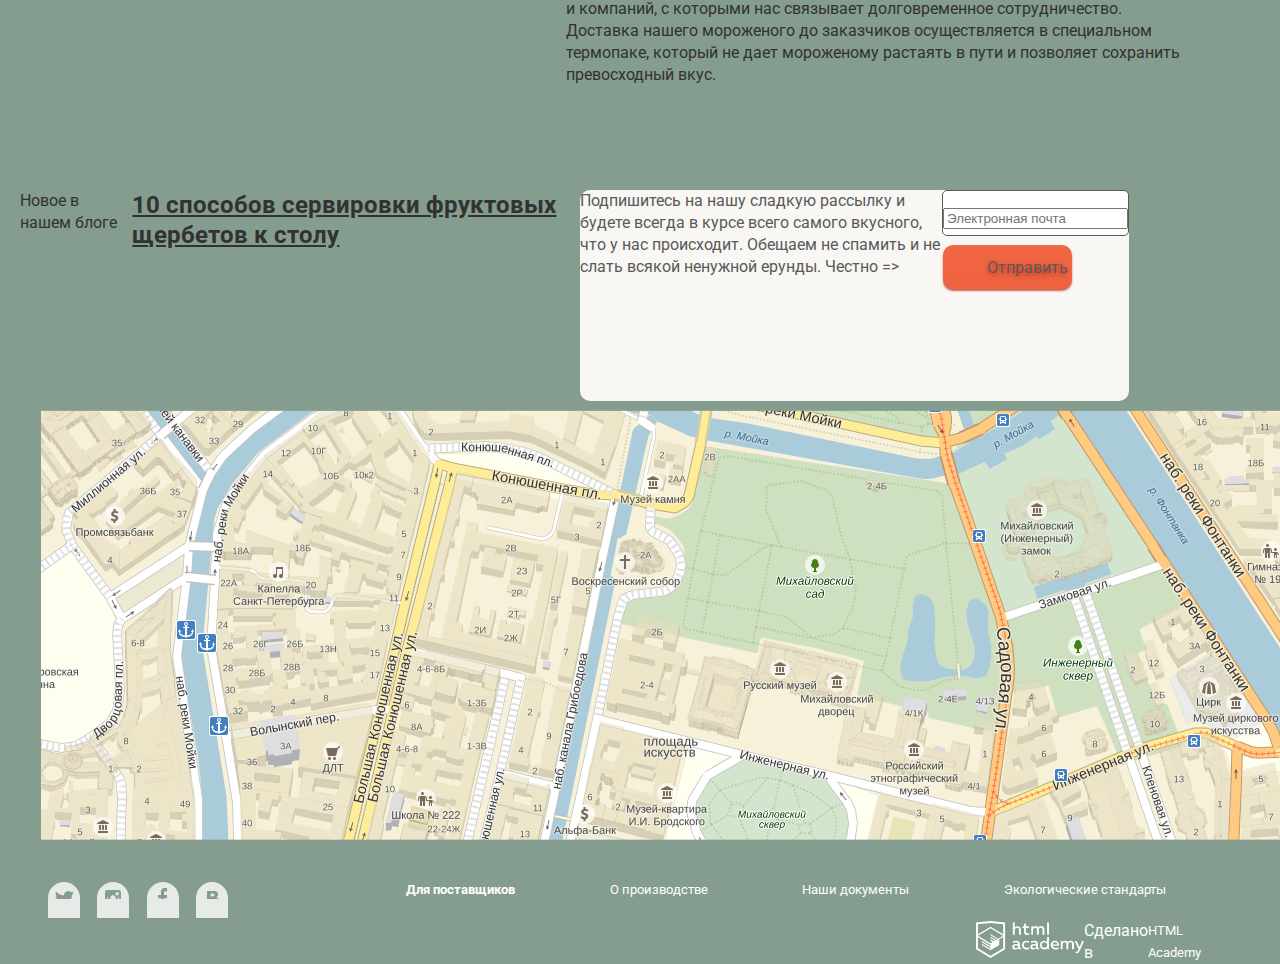
==== commit a52dff10: "homework N7" ====
--- a/index.html
+++ b/index.html
@@ -9,9 +9,13 @@
  </head>
 
  <body>
+   <input class="visually-hidden" type="radio" id="product-1" name="toggle" checked>
+    <input class="visually-hidden" type="radio" id="product-2" name="toggle">
+    <input class="visually-hidden" type="radio" id="product-3" name="toggle">
+    <div class="site-wrapper">
+    <div class="container">
 
   <header class="main-header">
-    <div class ="container">
      <nav class="main-navigation">
        <a class="main-header-logo" href="#"> <img src="img/svg/logo.svg" alt="Логотип магазина Глейси" width="154" height="64">
        </a>
@@ -66,7 +70,44 @@
 
   </div>
 
+  <div class="open-hours-and-phone">
+    <p class="call-us text-reset">
+     С 10 до 20, ежедневно<br>
+     <span class="phone text-reset">
+     8 812 450-25-25
+    </span>
+    </p>
+  </div>
+</div>
   </header>
+
+  <section class="slider">
+    <div class="slider-controls">
+            <label for="product-1">Первый</label>
+            <label for="product-2">Второй</label>
+            <label for="product-3">Третий</label>
+          </div>
+    <ul class="slider-list">
+      <li class="slider-item slide" id="slide1">
+              <h3 class="slide-title">
+                Крем-брюле и пломбир с малиновым джемом
+              </h3>
+              <a class="button slide-button" href="#">Давайте оба!</a>
+            </li>
+            <li class="slider-item slide" id="slide2">
+              <h3 class="slide-title">
+                Шоколадный пломбир и лимонный сорбет
+              </h3>
+              <a class="button slide-button" href="#">Давайте оба!</a>
+            </li>
+            <li class="slider-item slide" id="slide3">
+              <h3 class="slide-title">
+                Пломбир с помадкой и клубничный щербет
+              </h3>
+              <a class="button slide-button" href="#">Давайте оба!</a>
+            </li>
+    </ul>
+  </section>
 
    <main>
      <div class="container">
@@ -98,21 +139,95 @@
        <!--Здесь будет раздел "featured items"-->
      </section>
 
-
+    <section class="hits">
+      <ul class="hit-list list-reset">
+        <li class="catalog-item">
+          <div class="catalog-image-wrapper">
+            <img src="img/1-cream-with-orange-jam-and-lemon.jpg" width="267" height="267"
+            alt="Сливочное с апельсиновым джемом и цитрусовой стружкой">
+          </div>
+          <div class="catalog-description">
+              <h2 class="text-reset">
+                <a href="catalog-item.html">Сливочное с апельсиновым джемом и цитрусовой стружкой</a>
+              </h2>
+              <span class="catalog-item-price">310 Р</span>
+              <span class="kg">/кг</span>
+          </div>
+        </li>
+
+        <li class="catalog-item">
+          <div class="catalog-image-wrapper">
+          <img src="img/2-cream-coffee-with-chocolate-chips.jpg" width="267" height="267"
+          alt="Сливочно-кофейное с кусочками шоколада">
+        </div>
+        <div class="catalog-description">
+            <h2 class="text-reset">
+              <a href="catalog-item.html">Сливочно-кофейное с кусочками шоколада</a>
+            </h2>
+            <span class="catalog-item-price">380 Р</span>
+            <span class="kg">/кг</span>
+        </div>
+      </li>
+
+      <li class="catalog-item">
+        <div class="catalog-image-wrapper">
+          <img src="img/3-cream-strawberry-with-white-chocolate-topping.jpg" width="267" height="267"
+          alt="Сливочно-клубничное с присыпкой из белого шоколада">
+        </div>
+        <div class="catalog-description">
+            <h2 class="text-reset">
+              <a href="catalog-item.html">Сливочно-клубничное с присыпкой из белого шоколада</a>
+            </h2>
+            <span class="catalog-item-price">355 Р</span>
+            <span class="kg">/кг</span>
+        </div>
+      </li>
+
+      <li class="catalog-item">
+        <div class="catalog-image-wrapper">
+          <img src="img/4-cream-brulee-with-caramel-icing.jpg" width="267" height="267"
+          alt="Сливочное крем-брюле с карамельной подливкой">
+        </div>
+        <div class="catalog-description">
+            <h2 class="text-reset">
+              <a href="catalog-item.html">Сливочное крем-брюле с карамельной подливкой</a>
+            </h2>
+            <span class="catalog-item-price">415 Р</span>
+            <span class="kg">/кг</span>
+        </div>
+      </li>
+
+    </section>
+
+     <section class= "special-offers">
+       <div class="special-offers-wrapper">
+         <ul class="special-offers-list list-reset">
+           <li class="item-offered raspberry">
+             <h2 class="special-offers-header">Малинка Даром!</h2>
+             <p>При покупке 2 кг любого фруктового мороженого, добавим в ваш заказ банку малинового варенья бесплатно.</p>
+             <a class= "button button-special-offer" href="#">Хочу варенье!</a>
+           </li>
+           <li class="item-offered chocolate">
+             <h2 class="special-offers-header">Шоколадки Даром!</h2>
+             <p>При покупке 2 кг пломбира, добавим в ваш заказ упаковку вкуснейшей шоколадной присыпки совершенно бесплатно.</p>
+             <a class= "button button-special-offer" href="#">Хочу шоколадки!</a>
+           </li>
+       </div>
+     </section>
 
      <section class="about-us">
-       <h3 class="text-reset">Магазин Глэйси - это онлайн- и офлайн-магазин по продаже мороженого
+       <h3 class="about-us-header text-reset">Магазин Глэйси - это онлайн- и офлайн-магазин по продаже мороженого
        собственного производства на развес</h3>
       <ul class="about-us-list list-reset">
-        <li>Все наше мороженое изготавливается на собственном производстве,
+        <li class="about-us-item-ice-cream list-reset">Все наше мороженое изготавливается на собственном производстве,
         с использованием современного оборудования и проверенных временем технологий.
         </li>
-        <li>Для приготовления мороженого используются настоящие сливки и молоко высочайшего качества.
-         Все дополнительные ингридиенты и добавки произведены из натурального,
+        <li class="about-us-item-leaf list-reset">Для приготовления мороженого используются настоящие сливки и молоко высочайшего качества.
+         Все дополнительные ингредиенты и добавки произведены из натурального,
          экологически чистого сырья.</li>
-        <li>Закупка ингридиентов производится только у проверенных фермерских хозяйств
+        <li class="about-us-item-cow list-reset">Закупка ингредиентов производится только у проверенных фермерских хозяйств
          и компаний, с которыми нас связывает долговременное сотрудничество.</li>
-        <li>Доставка нашего мороженого до заказчиков осуществляется в специальном термопаке, который не дает
+        <li class="about-us-item-thermometer list-reset">Доставка нашего мороженого до заказчиков осуществляется в специальном термопаке, который не дает
          мороженому растаять в пути и позволяет сохранить превосходный вкус.</li>
        </ul>
      </section>
@@ -132,7 +247,7 @@
           <label class="visually-hidden" for="subscribe-email">Электронная почта</label>
           <input class="email" id="subscribe-email" type="text" name="user-email" placeholder="Электронная почта">
         </p>
-        <button class="button" type="submit">Отправить</button>
+        <button class="button subscribe" type="submit">Отправить</button>
        </form>
       </article>
     </div>
@@ -148,10 +263,16 @@
     <footer class="main-footer">
       <div class="container page-footer-content">
       <ul class="social-list list-reset">
-       <li><a class="social-button" href="#">Twitter</a></li>
-       <li><a class="social-button" href="#">Instagram</a></li>
-       <li><a class="social-button" href="#">Facebook</a></li>
-       <li><a class="social-button" href="#">В контакте</a></li>
+       <li><a class="social-button" href="#"><span class="visually-hidden">Twitter</span>
+         <svg xmlns="http://www.w3.org/2000/svg" width="32" height="32" viewBox="0 0 32 32"><path fill="#FFF" d="M16 0C7.164 0 0 7.164 0 16c0 8.837 7.164 16 16 16 8.837 0 16-7.163 16-16 0-8.836-7.163-16-16-16zm7.944 12.809c-.251 6.516-3.463 10.832-10.992 10.702h-.486c-.447 0-4.543-.443-5.344-1.823 2.479.19 4.247-.406 5.12-1.136-1.048-.289-2.923-.461-3.251-2.848.384.104.618.221 1.299.113-1.307-.824-2.758-1.519-2.679-3.643.311.317 1.164.518 1.46.457-.768-.233-2.149-3.244-.974-4.781 1.984 1.79 4.075 3.482 7.804 3.643.227-2.214 1.24-3.699 3.168-4.325 1.84-.479 3.255.26 3.901 1.138.737-.224 1.453-.466 2.193-.685-.004.833-.569 1.463-.935 1.709.747.165 1.423-.475 1.423-.475-.184.963-1.094 1.725-1.707 1.954z"/></svg></a></li>
+       <li><a class="social-button" href="#"><span class="visually-hidden">Instagram</span>
+         <svg xmlns="http://www.w3.org/2000/svg" width="32" height="32" viewBox="0 0 32 32"><g fill="#FFF"><path d="M20.916 16a4.938 4.938 0 1 1-9.877 0c0-.394.051-.773.138-1.14h-.897v6.838h11.396V14.86h-.897c.086.367.137.746.137 1.14z"/><path d="M15.978 18.659c1.466 0 2.659-1.193 2.659-2.659s-1.193-2.659-2.659-2.659c-1.466 0-2.659 1.193-2.659 2.659s1.192 2.659 2.659 2.659zM18.637 10.302h3.039v3.039h-3.039z"/><path d="M16 0C7.164 0 0 7.164 0 16c0 8.837 7.164 16 16 16 8.837 0 16-7.163 16-16 0-8.836-7.163-16-16-16zm7.955 21.698a2.285 2.285 0 0 1-2.279 2.279H10.279A2.285 2.285 0 0 1 8 21.698V10.302a2.286 2.286 0 0 1 2.279-2.279h11.396a2.286 2.286 0 0 1 2.279 2.279v11.396z"/></g></svg>
+       </a></li>
+       <li><a class="social-button" href="#"><span class="visually-hidden">Facebook</span>
+         <svg xmlns="http://www.w3.org/2000/svg" width="32" height="32" viewBox="0 0 32 32"><path fill="#FFF" d="M16 0C7.164 0 0 7.163 0 16s7.164 16 16 16c8.837 0 16-7.164 16-16S24.837 0 16 0zm4.062 9.455h-3.021v3.444h3.021v3.445h-3.021v8.61H14.02v-8.61H11v-3.445h3.021V9.455c0-1.902 1.353-3.445 3.021-3.445h3.021v3.445z"/></svg>
+       </a></li>
+       <li><a class="social-button" href="#"><span class="visually-hidden">В контакте</span>
+         <svg xmlns="http://www.w3.org/2000/svg" width="32" height="32" viewBox="0 0 32 32"><g fill="#FFF"><path d="M16.637 14.495c.402-.019.719-.082.951-.188.326-.145.54-.33.641-.559.101-.229.15-.496.15-.797 0-.232-.058-.465-.174-.697-.116-.232-.322-.405-.617-.517-.264-.1-.592-.155-.984-.165a76.242 76.242 0 0 0-1.652-.014h-.339v2.965h.565c.571 0 1.057-.009 1.459-.028zM18.118 17.084c-.282-.081-.672-.125-1.166-.132a127.97 127.97 0 0 0-1.55-.009h-.79v3.493h.264c1.014 0 1.74-.003 2.18-.009a3.2 3.2 0 0 0 1.212-.245c.377-.157.633-.364.774-.625s.214-.562.214-.9c0-.446-.088-.788-.261-1.03-.17-.241-.464-.423-.877-.543z"/><path d="M16 0C7.164 0 0 7.164 0 16c0 8.837 7.164 16 16 16 8.837 0 16-7.163 16-16 0-8.836-7.163-16-16-16zm6.602 20.531a3.73 3.73 0 0 1-1.124 1.327c-.552.415-1.161.71-1.823.886s-1.501.264-2.519.264h-6.121V8.987h5.443c1.13 0 1.957.038 2.48.113a5.126 5.126 0 0 1 1.561.5c.533.27.929.632 1.189 1.087.26.455.392.975.392 1.558 0 .678-.179 1.278-.536 1.795-.358.518-.863.92-1.517 1.208v.075c.917.182 1.642.559 2.179 1.13.537.571.807 1.325.807 2.261 0 .678-.138 1.283-.411 1.817z"/></g></svg></a></li>
        <!--здесь может быть еще одна кнопка<li><a class="social-button" href="#"></a></li>-->
       </ul>
 
@@ -168,5 +289,7 @@
       </p>
       </div>
      </footer>
+    </div>
+   </div>
   </body>
 </html>
--- a/css/style.css
+++ b/css/style.css
@@ -13,12 +13,46 @@
   background: #849d8f;
 }
 
+a {
+  text-decoration: none;
+}
+
 img {
   max-width: 100%
-}
-
-a {
-   text-decoration: none;
+  height: auto;
+}
+
+/*Visually hidden and modals*/
+
+.visually-hidden,
+iinput[type="checkbox"].visually-hidden,
+input[type="radio"].visually-hidden {
+
+  position: absolute;
+
+  width: 1px;
+  height: 1px;
+  margin: -1px;
+  border: 0;
+  padding: 0;
+
+  white-space: nowrap;
+
+  clip-path: inset (100%);
+  clip: rect(0 0 0 0);
+  overflow: hidden;
+}
+
+.modal-subscribe {
+  display:none;
+}
+
+.login-form {
+  display:none;
+}
+
+.search {
+  display:none;
 }
 
 .button {
@@ -31,28 +65,131 @@
   color: #fefefe;
 
   border:none;
-
 }
 
 .list-reset {
-list-style: none;
-margin: 0;
-padding: 0;
+  list-style: none;
+  margin: 0;
+  padding: 0;
 }
 
 .text-reset {
-margin: 0;
+  margin: 0;
 }
 
 /*container*/
 
 .container {
-  width: 1150px;
-  margin-right: auto;
-  margin-left: auto;
+  width: 1146px;
+  margin-right: 0 auto;
+  padding: 0 20px;
 }
 
 /*Header*/
+
+/*Slider*/
+
+.slider {
+  position: relative;
+
+  padding-top: 321px;
+
+  text-align: center;
+  color: #ffffff;
+}
+
+.site-wrapper {
+  min-width: 940px;
+  background-color: #849d8f;
+  background-image: url("img/Slider-1.jpg");
+  background-repeat: no-repeat;
+  background-position: top center;
+
+  transition: background-image 0.5s ease, background-color 0.5s ease;
+}
+
+.site-wrapper::before,
+.site-wrapper::after {
+  content: "";
+
+  visibility: hidden;
+}
+
+.site-wrapper::before {
+  background-image: url("img/slider-item2.png");
+}
+
+.site-wrapper::after {
+  background-image: url("img/slider-item3.png");
+}
+
+.slider-list {
+  margin: 0;
+  padding: 0;
+
+  list-style: none;
+}
+.slide {
+  display: none;
+}
+.slide-title {
+  width: 700px;
+  margin: 0 auto;
+  margin-bottom: 27px;
+
+  font-size: 60px;
+  line-height: 60px;
+  font-weight: 800;
+}
+
+.button {
+  display: inline-block;
+  padding: 12px 44px;
+
+  font-weight: 600;
+  font-size: 31px;
+  line-height: 41px;
+  text-align: center;
+  color: #ffffff;
+  vertical-align: top;
+  text-decoration: none;
+  text-shadow: 0 2px 5px rgba(160, 32, 11, 0.76);
+
+  background: #f26843;
+  background: linear-gradient(to bottom, #f26843 0%, #e74a35 100%);
+  border-radius: 50px;
+  box-shadow: 0 2px 2px rgba(172, 16, 0, 0.64);
+  border: none;
+
+  cursor: pointer;
+}
+
+.button:hover {
+  background: linear-gradient(to bottom, #f58669 0%, #ec6f5e 100%);
+  box-shadow: 0 2px 2px rgba(172, 16, 0, 1);
+}
+
+.button:active {
+  background: linear-gradient(to bottom, #d84732 0%, #e1613e 100%);
+  box-shadow: inset 0 2px 2px rgba(172, 16, 0, 1);
+}
+
+.slider-controls {
+  position: absolute;
+  bottom: 63px;
+  left: 0;
+  z-index: 20;
+
+  font-size: 0;
+}
+
+.main-header {
+  display:flex;
+  width: auto;
+  flex-wrap: wrap;
+  justify-content: space-around;
+}
+
 
 .main-header-logo {
   display: flex;
@@ -61,41 +198,213 @@
   margin-right: auto;
 }
 
+.main-header-logo:hover,
+.main-header-logo:focus {
+  background-color: #ffbc9e;
+}
+
 
 .main-navigation {
   display:flex;
-  justify-content: space-between;
+  flex-wrap: wrap;
+  width: 350px;
 }
 
 .main-navigation a {
+  display: flex;
+  flex-wrap: wrap;
   font: inherit;
   font-weight: bold;
   line-height: 18px;
   letter-spacing: normal;
-  text-decoration:underline;
-  text-align:left;
-  color: #ffffff;
+  text-decoration: underline;
+  text-align: left;
+
+  padding-left: 27px;
+  padding-right: 27px;
+  padding-top: 32px;
+
+  color: #ffffff;
+  vertical-align: middle;
+
 }
 
 .main-navigation a:hover,
-.main-navigation a:focus {
+.main-navigation a:focus,
+.user-navigaion a:hover,
+.user-navigation a:focus, {
   background-color: #ffbc9e
 }
 
 .user-navigation {
   display:flex;
-  justify-content: space-between;
-
-  margin-left:auto;
+  max-width: 230px;
+
+  margin-left: auto;
+  font: inherit;
+  font-size: 14px;
+  color: #ffffff;
+  opacity: 20%;
+}
+
+.user-navigation .login-link {
+  position: relative;
+  padding-left: 45px;
+}
+
+.login-link::before {
+  content: "";
+  position: absolute;
+  left: 16px;
+  top: 5px;
+
+  background-image: url("img/svg/entrance.svg");
+  background-repeat: no-repeat;
+  background-position: 0 0;
+
+
+  width: 21px;
+  height: 19px;
+}
+
+.login-link:hover,
+.login-link:focus
+.login-link:active {
+  width: 93px;
+  height: 32px;
+  background-color: #f8f7f4;
+  }
+
+.open-hours-and-phone {
+  display:flex;
+  flex-wrap: wrap;
+  position:absolute;
+  width: auto;
+  margin-top: 0;
   font:inherit;
+  top: 75px;
+  right: 60px;
+  }
+
+.phone {
+  font: inherit;
+  font-size: 22px;
+  font-weight:bold;
+  line-height: 24px;
+  text-align: right;
+  }
+
+.call-us {
   font-size: 14px;
-  color: #ffffff;
-}
+  line-height: 16px;
+  text-align:right;
+  }
 
 /*Index*/
+
+
+.slider-controls label {
+  display: inline-block;
+  width: 17px;
+  height: 17px;
+  margin-right: 8px;
+
+  vertical-align: top;
+
+  background-color: transparent;
+  border: 2px solid #ffffff;
+  border-radius: 50%;
+  cursor: pointer;
+}
+
+#product-1:checked ~ .site-wrapper {
+  background-color: #849d8f;
+  background-image: url("img/Slider-1.jpg");
+}
+
+#product-2:checked ~ .site-wrapper {
+  background-color: #8996a6;
+  background-image: url("img/Slider-2.jpg");
+}
+
+#product-3:checked ~ .site-wrapper {
+  background-color: #9d8b84;
+  background-image: url("img/slider-item3.png");
+}
+#product-1:checked ~ .site-wrapper #slide1,
+#product-2:checked ~ .site-wrapper #slide2,
+#product-3:checked ~ .site-wrapper #slide3 {
+  display: block;
+}
+
+
+#product-1:checked ~ .site-wrapper label[for="product-1"],
+#product-2:checked ~ .site-wrapper label[for="product-2"],
+#product-3:checked ~ .site-wrapper label[for="product-3"] {
+  background-color: #ffffff;
+}
+
+.special-offers-wrapper {
+  display:flex;
+  width: 1146px;
+  margin-top: auto;
+  margin-right: 27px;
+  margin-left: 27px;
+  margin-bottom: 40px;
+}
+
+.item-offered {
+  display:flex;
+  width: 560px;
+  min-height: 229px;
+  radius: 15px;
+}
+
+.item-offered .raspberry {
+ background-image: url('img/raspberry.png');
+ background-repeat: no-repeat;
+}
+
+.item-offered .chocolate {
+ background-image: url('img/chocolate.png');
+ background-repeat: no-repeat;
+}
+
+.button-special-offer {
+  font-size: 18px;
+  font-weight: bold;
+  font-style: normal;
+  font-stretch: normal;
+  line-height: 17px;
+  letter-spacing: normal;
+  text-align: center;
+
+  width: 189px;
+  height: 45px;
+  opacity: 0.99;
+  box-shadow: 0px 2px 2px 0 rgba(172, 16, 0, 0.64);
+  background-image: linear-gradient(to top, #e74a35, #f26843);
+}
+
+
+.hits {
+  width: auto;
+  margin: auto;
+  margin-bottom: 40px;
+}
+
+.hit-list {
+  display: flex;
+  flex-wrap: wrap;
+  list-style: none;
+  margin: 0;
+  padding: 0;
+}
+
 .about-us {
   display:flex;
   width: 1146px;
+  min-height: 306px;
   margin-top: auto;
   margin-bottom: 40px;
   margin-right: 27px;
@@ -103,29 +412,39 @@
 
   color:#323232;
 
-  /*background-color: ;*/
-
-  /*background-image: url("...img/about-background.png");
-  background-size: width: 1146px; height: 306px;
+  background-image: url("img/about-background.png");
   background-repeat: no-repeat;
-  border-radius: 15px;*/
+  border-radius: 15px;
 }
 
 .about-us h3 {
+  display:flex;
   font-size: 24px;
   font-weight: 500;
   line-height: 30px;
 }
-
 .about-us .about-us-list {
   line-height: 22px;
 }
 
+.about-us-item-ice-cream {
+  display: flex;
+  position: relative;
+  width: 475px;
+  min-height: 61px;
+}
+.about-us-item-ice-cream::before{
+  display: flex;
+  position: absolute;
+  width: 49px;
+  height: 49px;
+  background-image:url("img/svg/ice-cream.svg");
+}
+/*правилен ли ход с 2-мя правилами выше*/
+
 .blog-subscribe-wrapper {
- display: flex;
- justify-content: space-between;
-}
-
+  display: flex;
+}
 
 .blog {
   display: flex;
@@ -134,11 +453,10 @@
   color: #5a5a5a;
   font-size: 16px;
 
-  /*background-color:;*/
-  /*background-image: url("...img/blog.jpg");
+  background-image: url("img/blog.jpg");
   background-size: 560px; height: 220px;
 
-  border-radius: 15px;*/
+  border-radius: 15px;
 }
 
 .blog h3 {
@@ -157,15 +475,17 @@
 
 .subscribe {
   display: flex;
-  width: 560px;
-
   font: inherit;
   color: #5a5a5a;
 
-  /*background-size: width: 549px;
+  width: 549px;
   height: 211px;
   border-radius: 10px;
-  background-color: #f8f7f4;*/
+  background-color: #f8f7f4;
+
+  background-image: url("img/svg/bg-post.svg");
+  background-repeat: repeat;
+  background-size: 560px 220px;
 }
 
 .list-subscribe-form {
@@ -174,7 +494,13 @@
   border-radius: 5px;
   border: solid 1px;
   background-color: #ffffff;
-
+}
+
+.button.subscribe {
+  width: 129px;
+  height: 44px;
+  box-shadow: 0px 2px 2px 0 rgba(172, 16, 0, 0.64);
+  background-image: linear-gradient(to top, #e74a35, #f26843);
 }
 
 /*Catalog*/
@@ -186,28 +512,6 @@
   font: inherit;
   line-height: 16px;
   font-size: 14px;
-}
-
-.open-hours-and-phone {
-  display:none;
-  position:absolute;
-  width: auto;
-  margin-top: 0;
-  font:inherit;
-}
-
-.phone {
-font: inherit;
-font-size: 22px;
-font-weight:bold;
-line-height: 24px;
-text-align: right;
-}
-
-.call-us {
-  font-size: 14px;
-  line-height: 16px;
-  text-align:right;
 }
 
 .page-title {
@@ -228,12 +532,24 @@
   margin-top: 40px;
 }
 
+.catalog-image-wrapper {
+  width: 405px;
+  min-height: 405 px;
+}
+
+.catalog-image-wrapper:hover,
+.catalog-image-wrapper:focus, {
+  opacity: 20%;
+  box-shadow: 0px 20px 20px 0 rgba(0, 0, 0, 0.4);
+  background-color: #f8f7f4;
+}
+
 .catalog-list {
-    display: flex;
-    flex-wrap: wrap;
-    list-style: none;
-    margin: 0;
-    padding: 0;
+  display: flex;
+  flex-wrap: wrap;
+  list-style: none;
+  margin: 0;
+  padding: 0;
 }
 
 .catalog-item {
@@ -267,8 +583,7 @@
 
 .page-footer-content {
   display: flex;
-  margin-right: auto;
-  margin-left: auto;
+  flex-wrap: wrap;
 }
 
 .social-list {
@@ -277,17 +592,45 @@
   text-align: center;
   justify-content: space-between;
   margin-right: auto;
+  margin-left: 28px;
+  margin-top: 36px;
 }
 
 .social-button {
-  text-align: center;
+  display-flex;
+  align-items: center;
+  justify-content: center;
   width: 32px;
   height: 32px;
+  opacity: 80%;
+  background-color: #ffffff;
+}
+
+.social-list ul {
+  display: flex;
+  width: 180px;
+  list-style: none;
+  flex-wrap: wrap;
+  justify-content: space-between;
+  margin: 0 auto;
+  padding: 0;
+}
+
+.social-button:hover {
+  opacity: 100%;
+}
+
+.social-button:focus {
+  opacity: 100%;
+  background-color: #e9e9e9;
 }
 
 .business-information {
   display: flex;
+  flex-wrap: wrap;
+  justify-content: space-between;
   width: 760px;
+  margin-top: 32px;
 }
 
 .business-information a {
@@ -299,7 +642,7 @@
 }
 
 .for-suppliers {
- font-weight: bold;
+  font-weight: bold;
 }
 
 .footer-copyright {
@@ -313,36 +656,3 @@
   color: #ffffff;
   text-align:left;
 }
-
-/*modals and hidden*/
-
-.modal-subscribe {
-  display:none;
-}
-
-.login-form {
-  display:none;
-}
-
-.search {
-  display:none;
-}
-
-.visually-hidden {
-  display:none;
-}
-
-/*Visually hidden*/
-
-*.visually-hidden:not(:focus):not(:active) {
-  position: absolute;
-
-  width: 1px;
-  height: 1px;
-  margin: -1px;
-  border: 0;
-  padding: 0;
-
-  clip: rect(0 0 0 0);
-  overflow: hidden;
-}
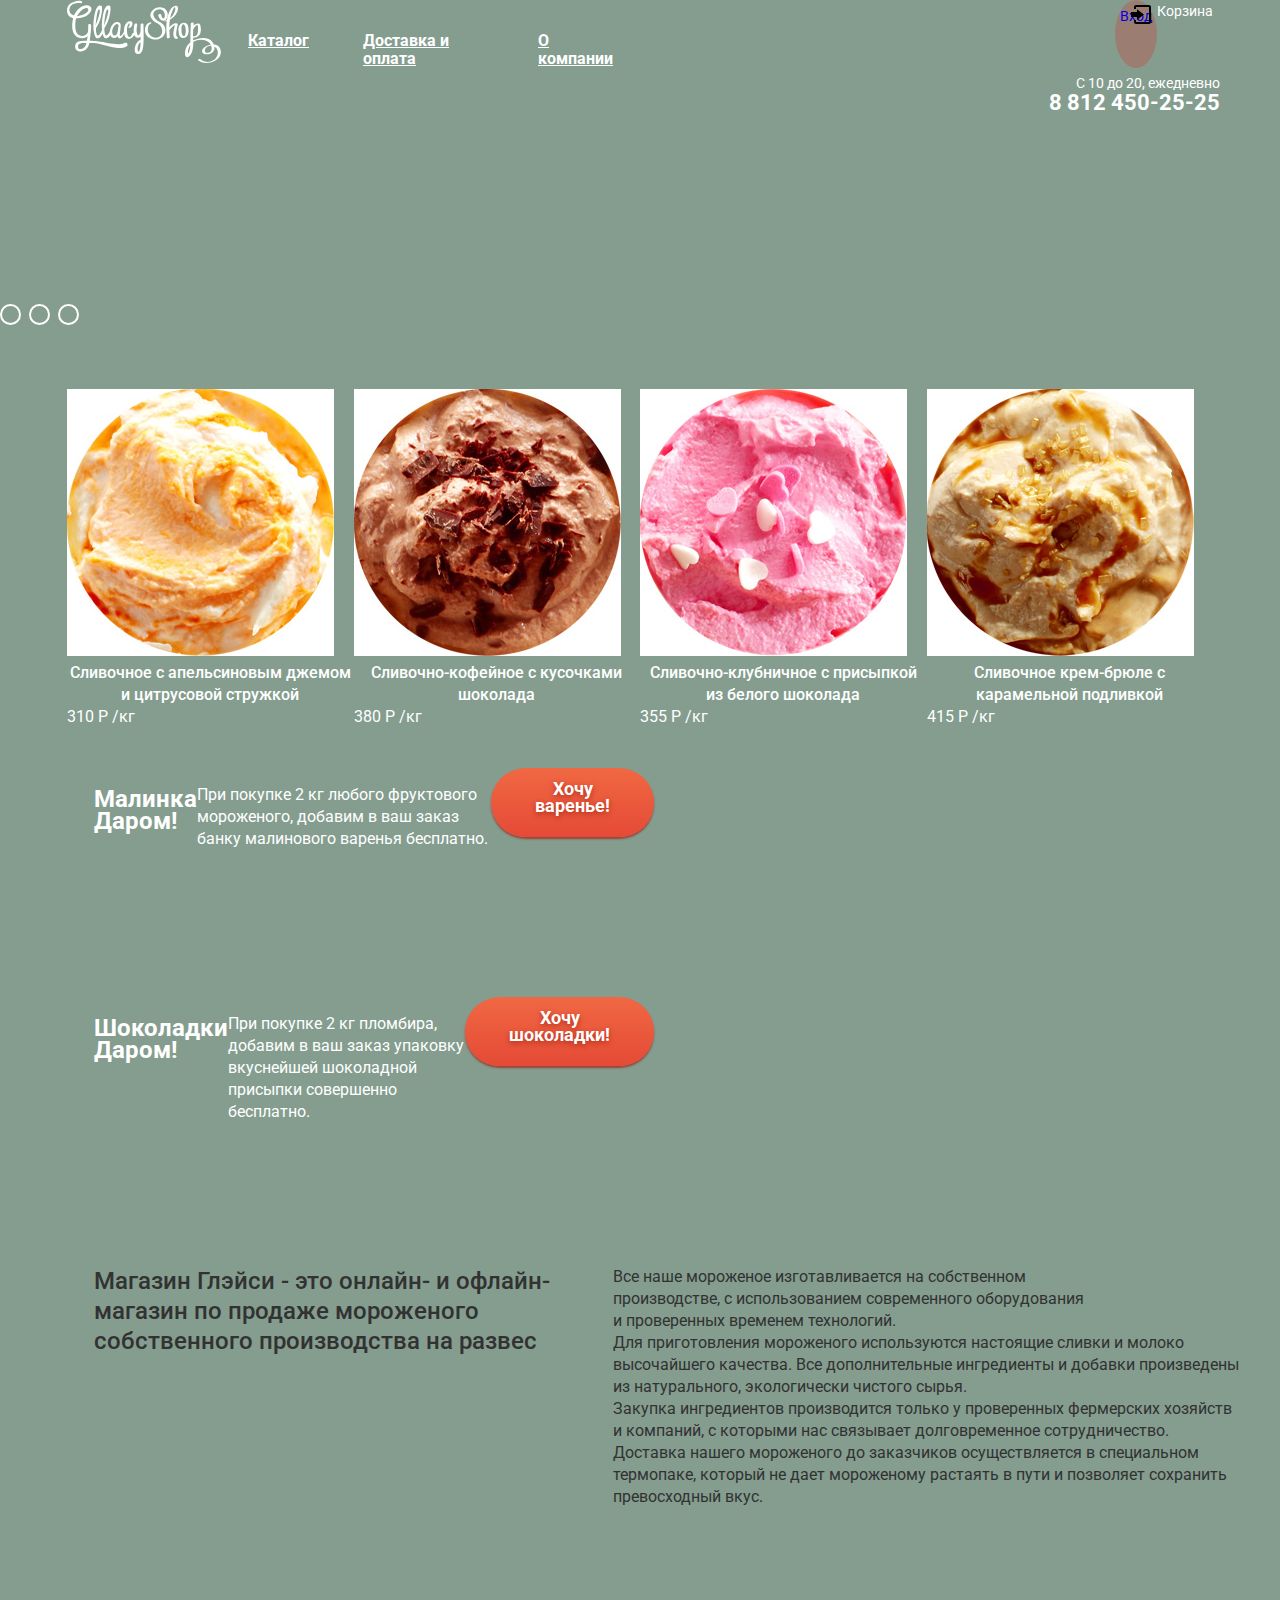
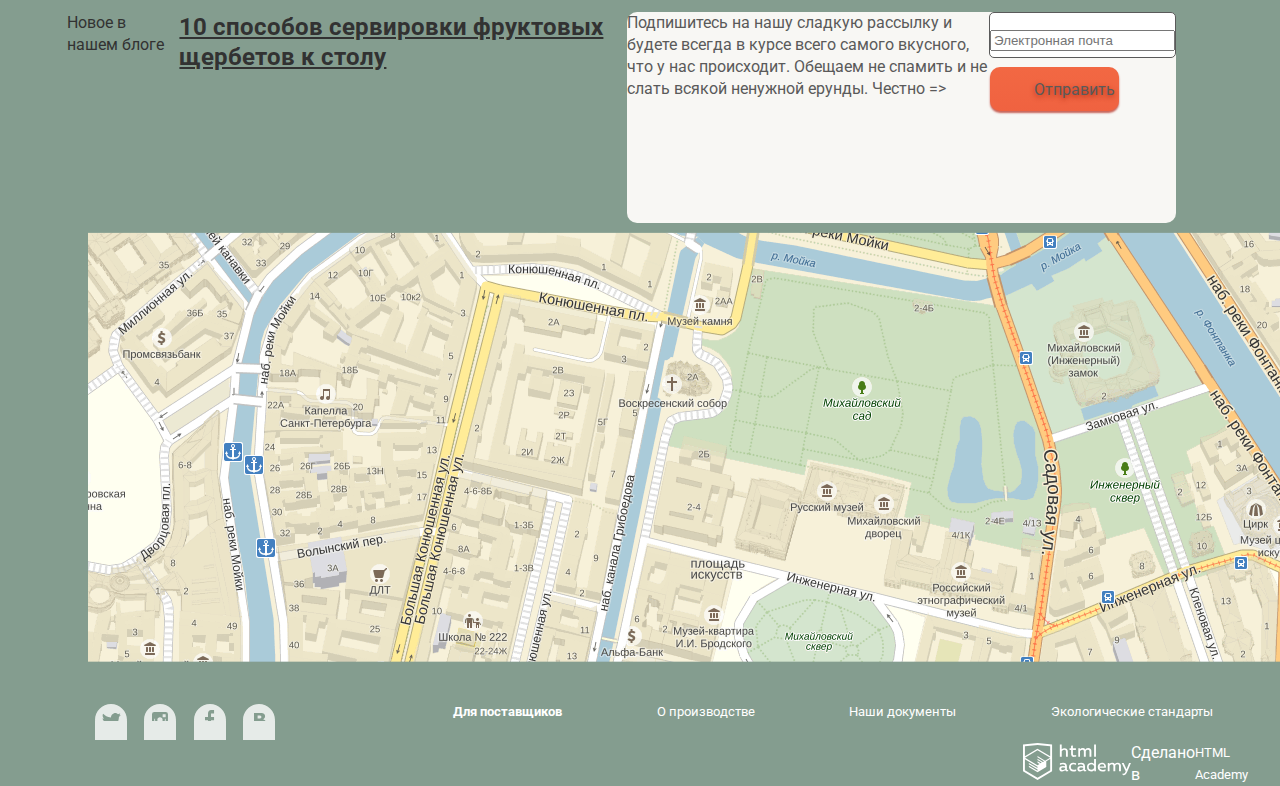
==== commit c0d26ac5: "homework N7" ====
--- a/index.html
+++ b/index.html
@@ -20,16 +20,16 @@
        <a class="main-header-logo" href="#"> <img src="img/svg/logo.svg" alt="Логотип магазина Глейси" width="154" height="64">
        </a>
 
-       <ul class="site-navigaion list-reset">
-       <li><a href="#">Каталог</a>
-          <ul class="catalog-drop-down">
+       <ul class="site-navigation list-reset">
+         <li><a class="active" href="#">Каталог</a>
+           <ul class="catalog-drop-down">
             <li><a href="#">Новинки</a></li>
             <li><a href="catalog.html">Сливочное</a></li>
             <li><a href="#">Щербеты</a></li>
             <li><a href="#">Фруктовый лед</a></li>
             <li><a href="#">Мелорин</a></li>
           </ul>
-        </li>
+         </li>
         <li><a href="#">Доставка и оплата</a></li>
         <li><a href="#">О компании</a></li>
       </ul>
--- a/css/style.css
+++ b/css/style.css
@@ -81,7 +81,7 @@
 
 .container {
   width: 1146px;
-  margin-right: 0 auto;
+  margin: 0 auto;
   padding: 0 20px;
 }
 
@@ -185,9 +185,6 @@
 
 .main-header {
   display:flex;
-  width: auto;
-  flex-wrap: wrap;
-  justify-content: space-around;
 }
 
 
@@ -198,19 +195,16 @@
   margin-right: auto;
 }
 
-.main-header-logo:hover,
-.main-header-logo:focus {
-  background-color: #ffbc9e;
-}
-
-
 .main-navigation {
   display:flex;
-  flex-wrap: wrap;
-  width: 350px;
-}
-
-.main-navigation a {
+  width: 50%;
+}
+
+.site-navigation {
+  display: flex;
+}
+
+.site-navigation a {
   display: flex;
   flex-wrap: wrap;
   font: inherit;
@@ -238,18 +232,20 @@
 
 .user-navigation {
   display:flex;
-  max-width: 230px;
+  width: 50%;
+  justify-content: flex-end;
 
   margin-left: auto;
   font: inherit;
   font-size: 14px;
   color: #ffffff;
-  opacity: 20%;
 }
 
 .user-navigation .login-link {
   position: relative;
-  padding-left: 45px;
+  padding: 5px;
+  background-color: rgba(255, 0, 0, 0.2);
+  border-radius: 50%;
 }
 
 .login-link::before {
@@ -258,13 +254,12 @@
   left: 16px;
   top: 5px;
 
-  background-image: url("img/svg/entrance.svg");
+  width: 21px;
+  height: 19px;
+
+  background-image: url("../img/svg/entrance.svg");
   background-repeat: no-repeat;
   background-position: 0 0;
-
-
-  width: 21px;
-  height: 19px;
 }
 
 .login-link:hover,
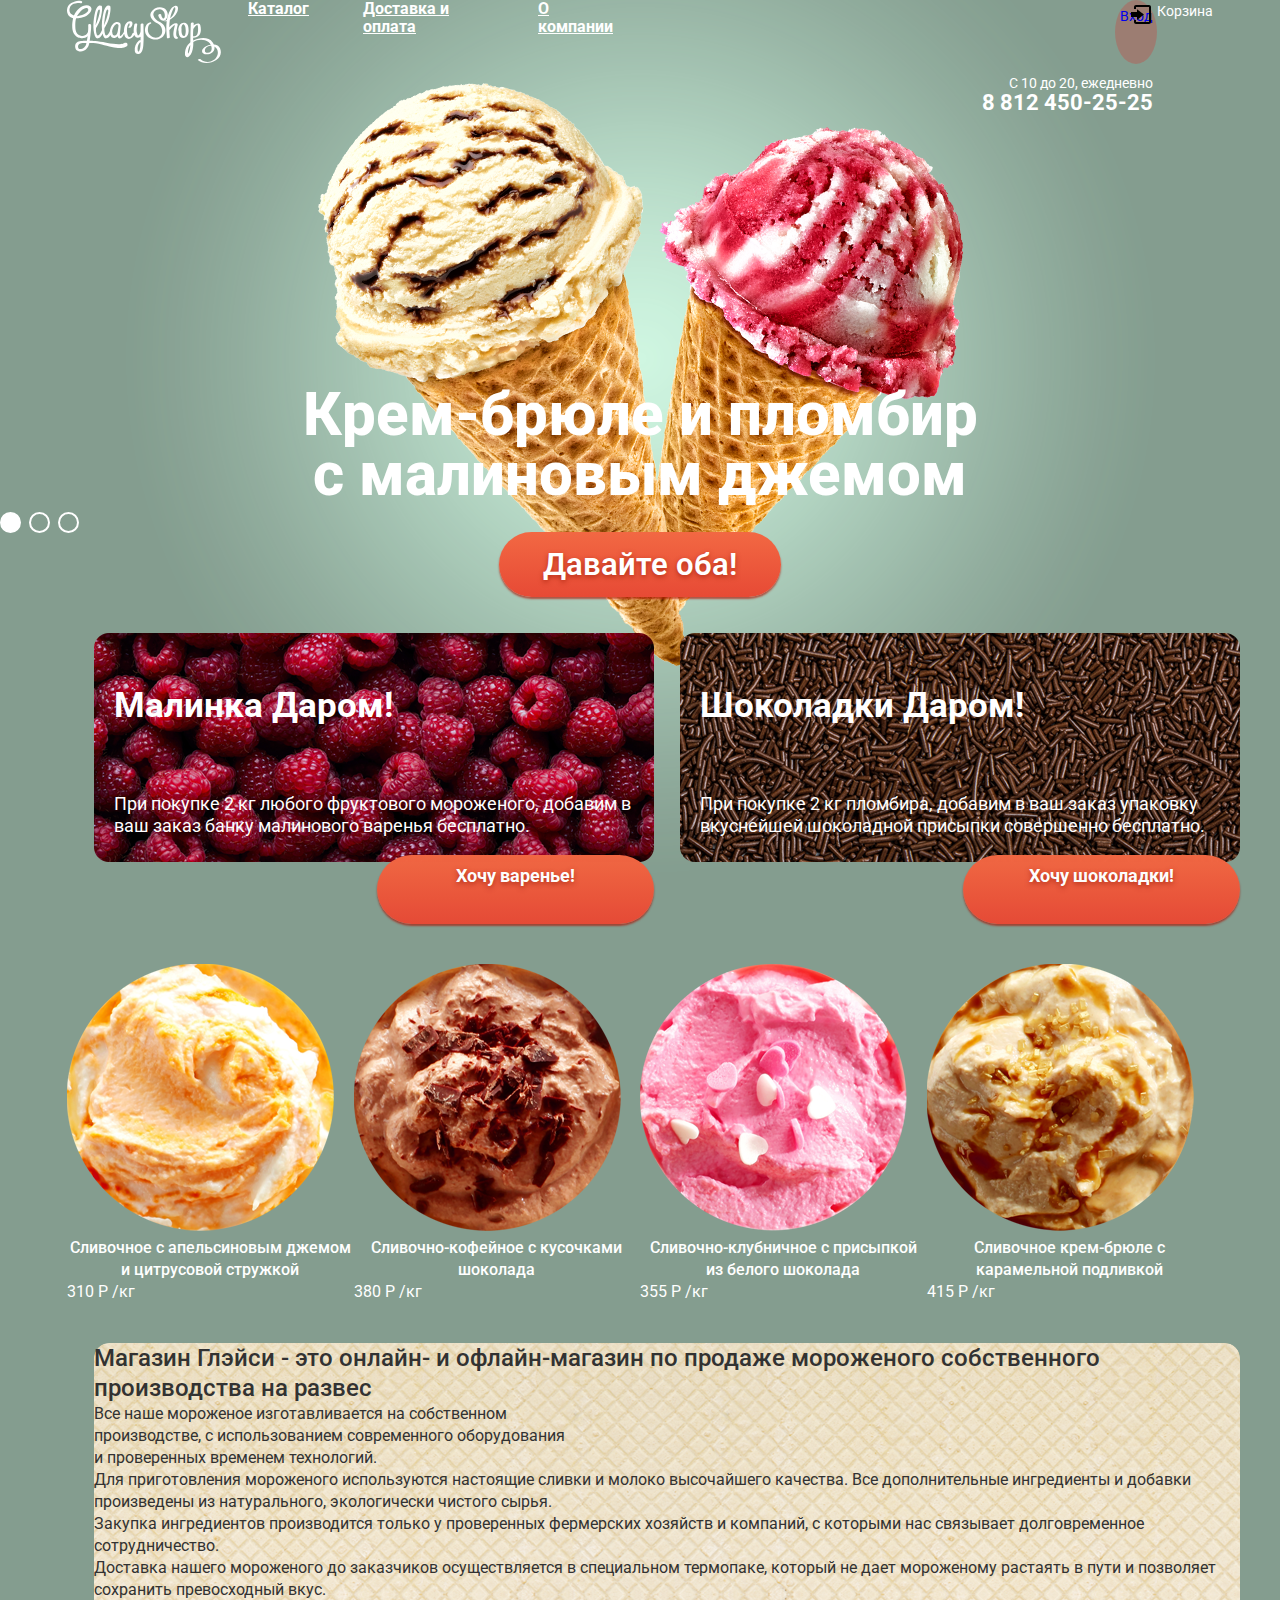
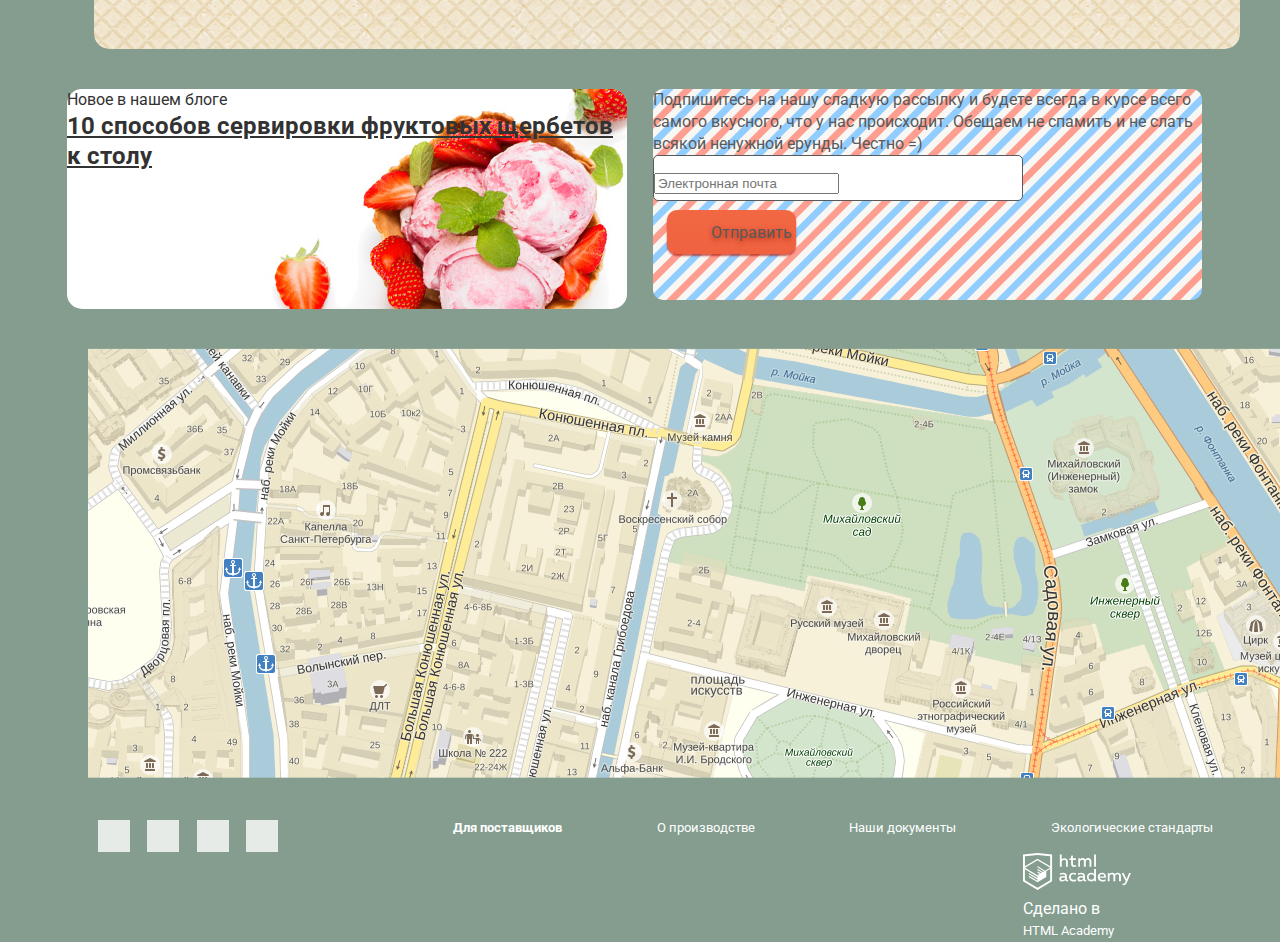
==== commit 2d3bb185: "homework N7" ====
--- a/index.html
+++ b/index.html
@@ -67,8 +67,6 @@
       </li>
       <li class="basket">Корзина</li>
     </ul>
-
-  </div>
 
   <div class="open-hours-and-phone">
     <p class="call-us text-reset">
@@ -109,8 +107,7 @@
     </ul>
   </section>
 
-   <main>
-     <div class="container">
+   <main class="container">
      <section class="modal-subscribe">
        <h2 class="text-reset">Мы обязательно вам ответим!</h2>
        <h2 class="visually hidden">Форма для обратной связи</h2>
@@ -139,11 +136,26 @@
        <!--Здесь будет раздел "featured items"-->
      </section>
 
+     <section class= "special-offers">
+         <ul class="special-offers-list list-reset">
+           <li class="item-offered raspberry">
+             <h2 class="special-offers-header">Малинка Даром!</h2>
+             <p class="special-offers-text">При покупке 2 кг любого фруктового мороженого, добавим в ваш заказ банку малинового варенья бесплатно.</p>
+             <a class= "button button-special-offer" href="#">Хочу варенье!</a>
+           </li>
+           <li class="item-offered chocolate">
+             <h2 class="special-offers-header">Шоколадки Даром!</h2>
+             <p class="special-offers-text">При покупке 2 кг пломбира, добавим в ваш заказ упаковку вкуснейшей шоколадной присыпки совершенно бесплатно.</p>
+             <a class= "button button-special-offer" href="#">Хочу шоколадки!</a>
+           </li>
+     </section>
+
+
     <section class="hits">
       <ul class="hit-list list-reset">
         <li class="catalog-item">
           <div class="catalog-image-wrapper">
-            <img src="img/1-cream-with-orange-jam-and-lemon.jpg" width="267" height="267"
+            <img src="img/1-cream-with-orange-jam-and-lemon.png" width="267" height="267"
             alt="Сливочное с апельсиновым джемом и цитрусовой стружкой">
           </div>
           <div class="catalog-description">
@@ -157,7 +169,7 @@
 
         <li class="catalog-item">
           <div class="catalog-image-wrapper">
-          <img src="img/2-cream-coffee-with-chocolate-chips.jpg" width="267" height="267"
+          <img src="img/2-cream-coffee-with-chocolate-chips.png" width="267" height="267"
           alt="Сливочно-кофейное с кусочками шоколада">
         </div>
         <div class="catalog-description">
@@ -171,7 +183,7 @@
 
       <li class="catalog-item">
         <div class="catalog-image-wrapper">
-          <img src="img/3-cream-strawberry-with-white-chocolate-topping.jpg" width="267" height="267"
+          <img src="img/3-cream-strawberry-with-white-chocolate-topping.png" width="267" height="267"
           alt="Сливочно-клубничное с присыпкой из белого шоколада">
         </div>
         <div class="catalog-description">
@@ -185,7 +197,7 @@
 
       <li class="catalog-item">
         <div class="catalog-image-wrapper">
-          <img src="img/4-cream-brulee-with-caramel-icing.jpg" width="267" height="267"
+          <img src="img/4-cream-brulee-with-caramel-icing.png" width="267" height="267"
           alt="Сливочное крем-брюле с карамельной подливкой">
         </div>
         <div class="catalog-description">
@@ -198,22 +210,6 @@
       </li>
 
     </section>
-
-     <section class= "special-offers">
-       <div class="special-offers-wrapper">
-         <ul class="special-offers-list list-reset">
-           <li class="item-offered raspberry">
-             <h2 class="special-offers-header">Малинка Даром!</h2>
-             <p>При покупке 2 кг любого фруктового мороженого, добавим в ваш заказ банку малинового варенья бесплатно.</p>
-             <a class= "button button-special-offer" href="#">Хочу варенье!</a>
-           </li>
-           <li class="item-offered chocolate">
-             <h2 class="special-offers-header">Шоколадки Даром!</h2>
-             <p>При покупке 2 кг пломбира, добавим в ваш заказ упаковку вкуснейшей шоколадной присыпки совершенно бесплатно.</p>
-             <a class= "button button-special-offer" href="#">Хочу шоколадки!</a>
-           </li>
-       </div>
-     </section>
 
      <section class="about-us">
        <h3 class="about-us-header text-reset">Магазин Глэйси - это онлайн- и офлайн-магазин по продаже мороженого
@@ -241,7 +237,7 @@
       <article class="subscribe">
         <h2 class="visually-hidden">Подписка на наши новости</h2>
         <p class="text-reset">Подпишитесь на нашу сладкую рассылку и будете всегда в курсе всего самого вкусного, что у нас происходит.
-          Обещаем не спамить и не слать всякой ненужной ерунды. Честно =></p>
+          Обещаем не спамить и не слать всякой ненужной ерунды. Честно =)</p>
           <form class="list-subscribe-form" method="post" action="https://echo.htmlacademy.ru">
         <p>
           <label class="visually-hidden" for="subscribe-email">Электронная почта</label>
@@ -284,12 +280,10 @@
       </ul>
 
       <p class="footer-copyright text-reset">
-       <img src="img/svg/logo-htmlacademy.svg" alt="Html Academy" width="108" height="39">
+       <a><img src="img/svg/logo-htmlacademy.svg" alt="Html Academy" width="108" height="39"></a>
         Сделано в <a href="https://htmlacademy.ru/intensive/htmlcss">HTML Academy </a>
       </p>
       </div>
      </footer>
-    </div>
-   </div>
   </body>
 </html>
--- a/css/style.css
+++ b/css/style.css
@@ -101,7 +101,7 @@
 .site-wrapper {
   min-width: 940px;
   background-color: #849d8f;
-  background-image: url("img/Slider-1.jpg");
+  background-image: url("../img/Slider-1.jpg");
   background-repeat: no-repeat;
   background-position: top center;
 
@@ -116,11 +116,11 @@
 }
 
 .site-wrapper::before {
-  background-image: url("img/slider-item2.png");
+  background-image: url("../img/slider-item2.png");
 }
 
 .site-wrapper::after {
-  background-image: url("img/slider-item3.png");
+  background-image: url("../img/slider-item3.png");
 }
 
 .slider-list {
@@ -185,6 +185,7 @@
 
 .main-header {
   display:flex;
+  position: relative;
 }
 
 
@@ -216,7 +217,6 @@
 
   padding-left: 27px;
   padding-right: 27px;
-  padding-top: 32px;
 
   color: #ffffff;
   vertical-align: middle;
@@ -271,9 +271,9 @@
   }
 
 .open-hours-and-phone {
-  display:flex;
+  display: flex;
   flex-wrap: wrap;
-  position:absolute;
+  position: absolute;
   width: auto;
   margin-top: 0;
   font:inherit;
@@ -297,6 +297,9 @@
 
 /*Index*/
 
+.slider {
+  margin-bottom: 36px;
+}
 
 .slider-controls label {
   display: inline-block;
@@ -314,17 +317,17 @@
 
 #product-1:checked ~ .site-wrapper {
   background-color: #849d8f;
-  background-image: url("img/Slider-1.jpg");
+  background-image: url("../img/slider-1.png");
 }
 
 #product-2:checked ~ .site-wrapper {
   background-color: #8996a6;
-  background-image: url("img/Slider-2.jpg");
+  background-image: url("../img/slider-2.jpg");
 }
 
 #product-3:checked ~ .site-wrapper {
   background-color: #9d8b84;
-  background-image: url("img/slider-item3.png");
+  background-image: url("../img/slider-item3.png");
 }
 #product-1:checked ~ .site-wrapper #slide1,
 #product-2:checked ~ .site-wrapper #slide2,
@@ -339,8 +342,8 @@
   background-color: #ffffff;
 }
 
-.special-offers-wrapper {
-  display:flex;
+.special-offers-list {
+  display: flex;
   width: 1146px;
   margin-top: auto;
   margin-right: 27px;
@@ -350,26 +353,54 @@
 
 .item-offered {
   display:flex;
+  flex-direction: column;
+  align-items: flex-start;
   width: 560px;
   min-height: 229px;
-  radius: 15px;
-}
-
-.item-offered .raspberry {
- background-image: url('img/raspberry.png');
+  /*padding-top: 23px;
+  padding-left: 20px;
+  padding-right: 30px;
+  padding-bottom: 23px;*/
+}
+
+.item-offered.raspberry {
+ background-image: url("../img/raspberry.png");
  background-repeat: no-repeat;
-}
-
-.item-offered .chocolate {
- background-image: url('img/chocolate.png');
+ margin-right: 13px;
+}
+
+.item-offered.chocolate {
+ background-image: url("../img/chocolate.png");
  background-repeat: no-repeat;
-}
+ margin-left: 13px;
+}
+
+.special-offers-header {
+  display: flex;
+  font-size: 35px;
+  font-weight: bold;
+  font-style: normal;
+  line-height: 41px;
+  letter-spacing: normal;
+  text-align: left;
+  padding-left: 20px;
+  padding-top: 23px;
+  padding-bottom: 20px;
+}
+
+.special-offers-text {
+  display: flex;
+  font-size: 18px;
+  text-align: left;
+  padding-left: 20px;
+}
+
 
 .button-special-offer {
+  align-self: flex-end;
   font-size: 18px;
   font-weight: bold;
   font-style: normal;
-  font-stretch: normal;
   line-height: 17px;
   letter-spacing: normal;
   text-align: center;
@@ -398,6 +429,8 @@
 
 .about-us {
   display:flex;
+  flex-direction: column;
+  align-items: flex-start;
   width: 1146px;
   min-height: 306px;
   margin-top: auto;
@@ -407,9 +440,13 @@
 
   color:#323232;
 
-  background-image: url("img/about-background.png");
+  background-image: url("../img/about-background.png");
   background-repeat: no-repeat;
   border-radius: 15px;
+}
+
+.about-us li {
+  flex-direction: column;
 }
 
 .about-us h3 {
@@ -433,22 +470,25 @@
   position: absolute;
   width: 49px;
   height: 49px;
-  background-image:url("img/svg/ice-cream.svg");
+  background-image:url("../img/svg/ice-cream.svg");
 }
 /*правилен ли ход с 2-мя правилами выше*/
 
 .blog-subscribe-wrapper {
   display: flex;
+  margin-bottom: 39px;
 }
 
 .blog {
   display: flex;
+  flex-direction: column;
   width: 560px;
+  margin-right: 13px;
 
   color: #5a5a5a;
   font-size: 16px;
 
-  background-image: url("img/blog.jpg");
+  background-image: url("../img/blog.jpg");
   background-size: 560px; height: 220px;
 
   border-radius: 15px;
@@ -470,15 +510,17 @@
 
 .subscribe {
   display: flex;
+  flex-direction: column;
   font: inherit;
   color: #5a5a5a;
+  margin-left: 13px;
 
   width: 549px;
   height: 211px;
   border-radius: 10px;
   background-color: #f8f7f4;
 
-  background-image: url("img/svg/bg-post.svg");
+  background-image: url("../img/svg/bg-post.svg");
   background-repeat: repeat;
   background-size: 560px 220px;
 }
@@ -528,8 +570,8 @@
 }
 
 .catalog-image-wrapper {
-  width: 405px;
-  min-height: 405 px;
+  width: 267px;
+  min-height: 267px;
 }
 
 .catalog-image-wrapper:hover,
@@ -587,12 +629,12 @@
   text-align: center;
   justify-content: space-between;
   margin-right: auto;
-  margin-left: 28px;
+  margin-left: 31px;
   margin-top: 36px;
 }
 
 .social-button {
-  display-flex;
+  display: flex;
   align-items: center;
   justify-content: center;
   width: 32px;
@@ -642,6 +684,7 @@
 
 .footer-copyright {
   display: flex;
+  flex-direction: column;
   width: 190px;
   margin-left: auto;
 }
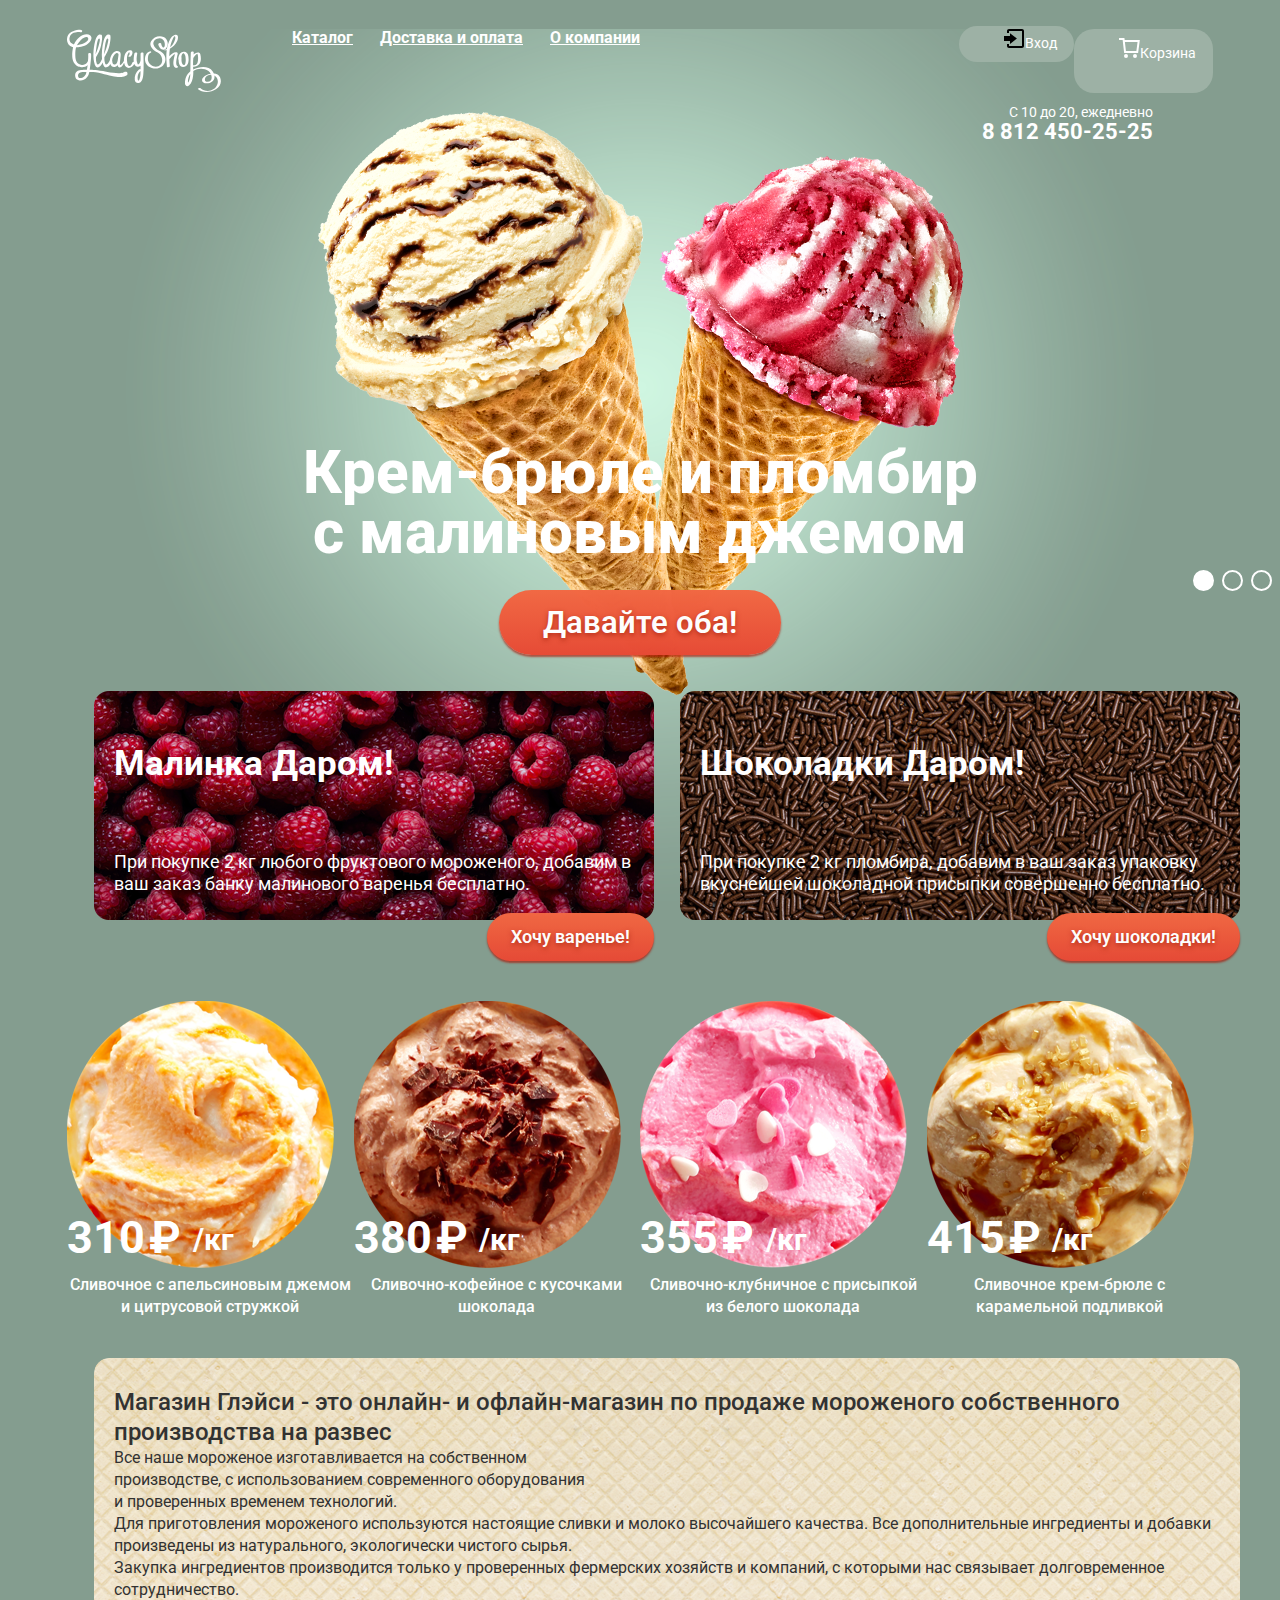
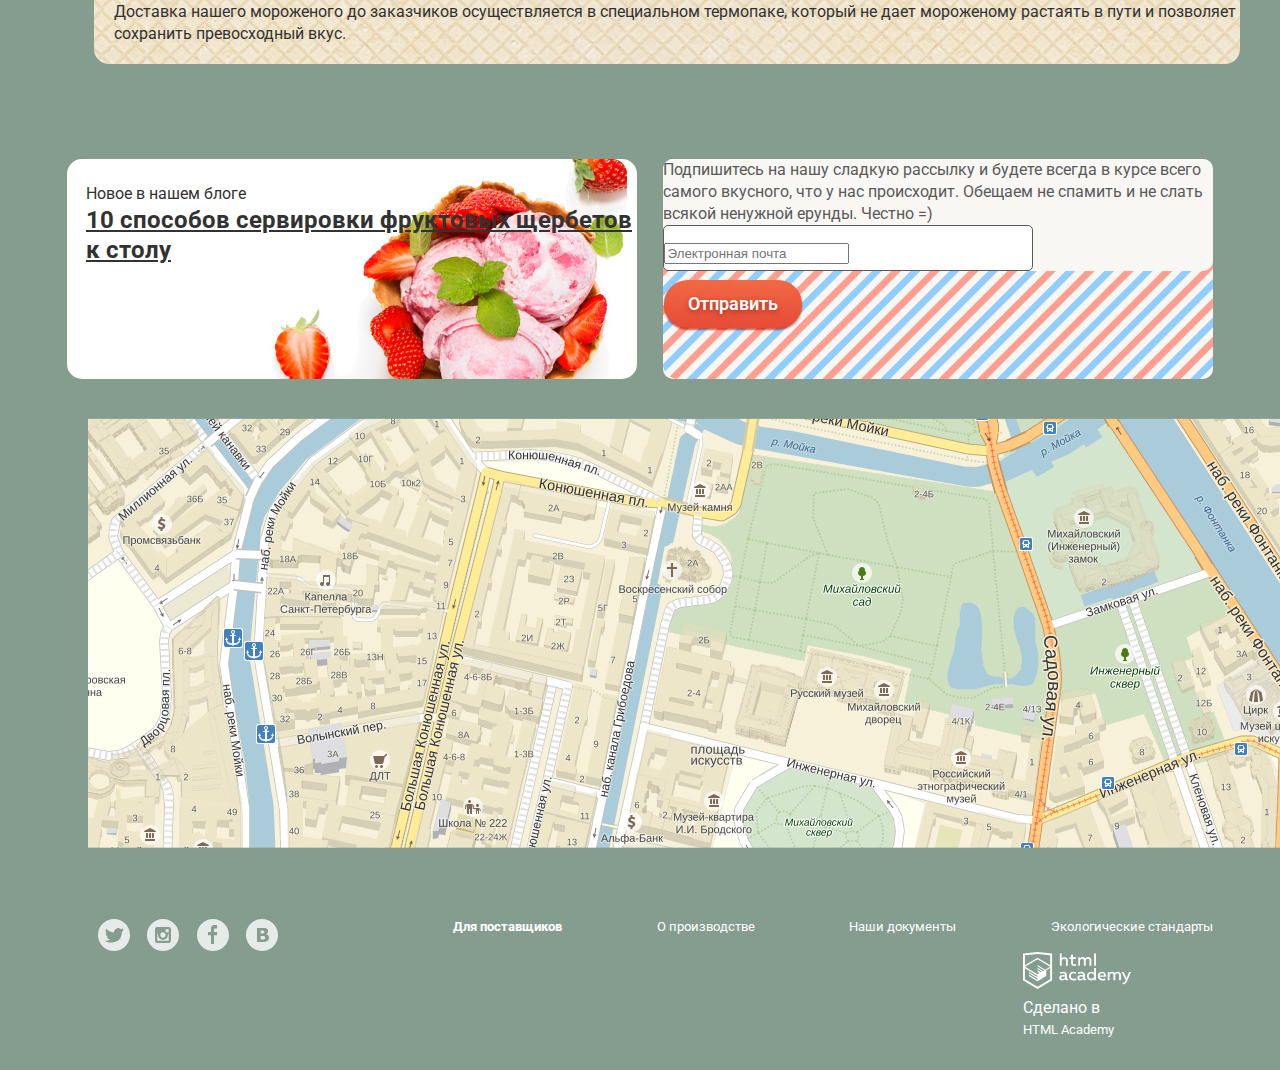
==== commit ad7a85ec: "homework n 7" ====
--- a/index.html
+++ b/index.html
@@ -39,14 +39,15 @@
       <li class="search">
         <form class="search-form" action="https://echo.htmlacademy.ru" method="get">
           <p>
-            <label class="visually-hidden" for="search">Форма поиска</label>
+            <label class="visually-hidden" for="search"><svg xmlns="http://www.w3.org/2000/svg" xmlns:xlink="http://www.w3.org/1999/xlink" width="17" height="17" viewBox="0 0 17 17"><path fill="#fff" d="M16.958 15.527L11.75 10.32A6.455 6.455 0 0 0 13 6.5 6.5 6.5 0 1 0 6.5 13a6.465 6.465 0 0 0 3.839-1.263l5.205 5.204 1.414-1.414zM6.5 11C4.019 11 2 8.981 2 6.5S4.019 2 6.5 2 11 4.019 11 6.5 8.981 11 6.5 11z"/></svg>
+Форма поиска</label>
             <input class="search" id="search" type="text" name="search" placeholder="Что ищем?">
           </p>
         </form>
       </li>
 
-      <li class="login-link">
-        <a href="#">Вход</a>
+      <li>
+        <a class="login-link" href="#"><svg xmlns="http://www.w3.org/2000/svg" xmlns:xlink="http://www.w3.org/1999/xlink" width="21" height="19" viewBox="0 0 21 19"><g fill="#000"><path d="M6 14.875L12.917 9.5 6 4.125v2.917H-.042v4.917H6z"/><path d="M18 0H5C3.9 0 3 .9 3 2v2h2V2h13v15H5v-2H3v2c0 1.1.9 2 2 2h13c1.1 0 2-.9 2-2V2c0-1.1-.9-2-2-2z"/></g></svg>Вход</a>
         <form class="login-form" action="https://echo.htmlacademy.ru" method="post">
           <p>
            <label class="visually-hidden" for="user-email">Электронная почта</label>
@@ -65,7 +66,7 @@
           </div>
         </form>
       </li>
-      <li class="basket">Корзина</li>
+      <li class="basket"><svg xmlns="http://www.w3.org/2000/svg" width="21" height="20" viewBox="0 0 21 20"><g fill="#FFF"><path d="M5.657 2.031L5.422 0H0v2h3.64l1.5 13h13.988l1.699-12.969H5.657zM17.372 13H6.922L5.888 4.031h12.66L17.372 13z"/><circle cx="6.984" cy="18" r="2"/><circle cx="15.984" cy="18" r="2"/></g></svg>Корзина</li>
     </ul>
 
   <div class="open-hours-and-phone">
@@ -141,12 +142,12 @@
            <li class="item-offered raspberry">
              <h2 class="special-offers-header">Малинка Даром!</h2>
              <p class="special-offers-text">При покупке 2 кг любого фруктового мороженого, добавим в ваш заказ банку малинового варенья бесплатно.</p>
-             <a class= "button button-special-offer" href="#">Хочу варенье!</a>
+             <a class= "button" href="#">Хочу варенье!</a>
            </li>
            <li class="item-offered chocolate">
              <h2 class="special-offers-header">Шоколадки Даром!</h2>
              <p class="special-offers-text">При покупке 2 кг пломбира, добавим в ваш заказ упаковку вкуснейшей шоколадной присыпки совершенно бесплатно.</p>
-             <a class= "button button-special-offer" href="#">Хочу шоколадки!</a>
+             <a class= "button" href="#">Хочу шоколадки!</a>
            </li>
      </section>
 
@@ -162,7 +163,8 @@
               <h2 class="text-reset">
                 <a href="catalog-item.html">Сливочное с апельсиновым джемом и цитрусовой стружкой</a>
               </h2>
-              <span class="catalog-item-price">310 Р</span>
+              <span class="catalog-item-price">310</span>
+              <span class="rouble">&#8381;</span>
               <span class="kg">/кг</span>
           </div>
         </li>
@@ -176,7 +178,8 @@
             <h2 class="text-reset">
               <a href="catalog-item.html">Сливочно-кофейное с кусочками шоколада</a>
             </h2>
-            <span class="catalog-item-price">380 Р</span>
+            <span class="catalog-item-price">380</span>
+            <span class="rouble">&#8381;</span>
             <span class="kg">/кг</span>
         </div>
       </li>
@@ -190,7 +193,8 @@
             <h2 class="text-reset">
               <a href="catalog-item.html">Сливочно-клубничное с присыпкой из белого шоколада</a>
             </h2>
-            <span class="catalog-item-price">355 Р</span>
+            <span class="catalog-item-price">355</span>
+            <span class="rouble">&#8381;</span>
             <span class="kg">/кг</span>
         </div>
       </li>
@@ -204,7 +208,8 @@
             <h2 class="text-reset">
               <a href="catalog-item.html">Сливочное крем-брюле с карамельной подливкой</a>
             </h2>
-            <span class="catalog-item-price">415 Р</span>
+            <span class="catalog-item-price">415</span>
+            <span class="rouble">&#8381;</span>
             <span class="kg">/кг</span>
         </div>
       </li>
@@ -235,6 +240,7 @@
        </article>
 
       <article class="subscribe">
+        <div class="subscribe-content">
         <h2 class="visually-hidden">Подписка на наши новости</h2>
         <p class="text-reset">Подпишитесь на нашу сладкую рассылку и будете всегда в курсе всего самого вкусного, что у нас происходит.
           Обещаем не спамить и не слать всякой ненужной ерунды. Честно =)</p>
@@ -243,8 +249,9 @@
           <label class="visually-hidden" for="subscribe-email">Электронная почта</label>
           <input class="email" id="subscribe-email" type="text" name="user-email" placeholder="Электронная почта">
         </p>
-        <button class="button subscribe" type="submit">Отправить</button>
+        <button class="button" type="submit">Отправить</button>
        </form>
+     </div>
       </article>
     </div>
 
@@ -279,10 +286,10 @@
         <li><a href="#">Экологические стандарты</a></li>
       </ul>
 
-      <p class="footer-copyright text-reset">
+      <div class="footer-copyright text-reset">
        <a><img src="img/svg/logo-htmlacademy.svg" alt="Html Academy" width="108" height="39"></a>
         Сделано в <a href="https://htmlacademy.ru/intensive/htmlcss">HTML Academy </a>
-      </p>
+      </div>
       </div>
      </footer>
   </body>
--- a/css/style.css
+++ b/css/style.css
@@ -44,27 +44,43 @@
 }
 
 .modal-subscribe {
-  display:none;
+  display: none;
 }
 
 .login-form {
-  display:none;
+  display: none;
 }
 
 .search {
-  display:none;
+  display: none;
 }
 
 .button {
+  display: inline-block;
+  align-self: flex-end;
   font-family: inherit;
   font-size: 18px;
   font-weight: bold;
   font-style: normal;
   line-height: 24px;
-  text-align:center;
+  text-align: center;
   color: #fefefe;
 
-  border:none;
+  border: none;
+}
+
+
+.button:hover {
+  box-shadow: 0px 2px 2px 0 #ac1000;
+  background-image: linear-gradient(to top, #e74a35, #f26843),
+  linear-gradient(to bottom, rgba(255, 255, 255, 0.2), rgba(255, 255, 255, 0.2));
+}
+
+.button:active,
+.button:focus {
+  box-shadow: inset 0px 2px 2px 0 #942718;
+  background-image: linear-gradient(to bottom, #e74a35, #f26843),
+  linear-gradient(to bottom, rgba(0, 0, 0, 0.07), rgba(0, 0, 0, 0.07));
 }
 
 .list-reset {
@@ -82,6 +98,8 @@
 .container {
   width: 1146px;
   margin: 0 auto;
+  margin-top: 29px;
+  margin-bottom: 29px;
   padding: 0 20px;
 }
 
@@ -144,11 +162,12 @@
 
 .button {
   display: inline-block;
-  padding: 12px 44px;
+  align-self: flex-end;
+  padding: 12px 24px;
 
   font-weight: 600;
-  font-size: 31px;
-  line-height: 41px;
+  font-size: 18px;
+  line-height: 24px;
   text-align: center;
   color: #ffffff;
   vertical-align: top;
@@ -156,12 +175,15 @@
   text-shadow: 0 2px 5px rgba(160, 32, 11, 0.76);
 
   background: #f26843;
-  background: linear-gradient(to bottom, #f26843 0%, #e74a35 100%);
   border-radius: 50px;
   box-shadow: 0 2px 2px rgba(172, 16, 0, 0.64);
   border: none;
 
   cursor: pointer;
+
+  opacity: 0.99;
+  box-shadow: 0px 2px 2px 0 rgba(172, 16, 0, 0.64);
+  background-image: linear-gradient(to top, #e74a35, #f26843);
 }
 
 .button:hover {
@@ -174,10 +196,17 @@
   box-shadow: inset 0 2px 2px rgba(172, 16, 0, 1);
 }
 
+.button.slide-button {
+  font-size: 31px;
+  line-height: 41px;
+  padding: 12px 44px;
+  background: linear-gradient(to bottom, #f26843 0%, #e74a35 100%);
+}
+
 .slider-controls {
   position: absolute;
   bottom: 63px;
-  left: 0;
+  right: 0;
   z-index: 20;
 
   font-size: 0;
@@ -216,7 +245,6 @@
   text-align: left;
 
   padding-left: 27px;
-  padding-right: 27px;
 
   color: #ffffff;
   vertical-align: middle;
@@ -241,34 +269,80 @@
   color: #ffffff;
 }
 
+.user-navigation .search-form {
+  position: relative;
+  padding: 8px 8px;
+  background-color: #9db1a5;
+  border-radius: 20px;
+  color: #ffffff;
+}
+
+
 .user-navigation .login-link {
   position: relative;
-  padding: 5px;
-  background-color: rgba(255, 0, 0, 0.2);
-  border-radius: 50%;
+  padding-top: 9px;
+  padding-bottom: 11px;
+  padding-left: 45px;
+  padding-right: 17px;
+  background-color: #9db1a5;
+  border-radius: 20px;
+  font-size: 14px;
+  line-height: 16px;
+  text-align: right;
+  color: #ffffff;
 }
 
 .login-link::before {
   content: "";
   position: absolute;
   left: 16px;
-  top: 5px;
+  top: 6px;
+  bottom: 7px;
 
   width: 21px;
   height: 19px;
 
-  background-image: url("../img/svg/entrance.svg");
   background-repeat: no-repeat;
   background-position: 0 0;
 }
 
 .login-link:hover,
-.login-link:focus
+.login-link:focus,
 .login-link:active {
   width: 93px;
   height: 32px;
   background-color: #f8f7f4;
+  color: #323232;
   }
+
+  .user-navigation .basket {
+    position: relative;
+    padding-top: 9px;
+    padding-bottom: 11px;
+    padding-left: 45px;
+    padding-right: 17px;
+    background-color: #9db1a5;
+    border-radius: 20px;
+    font-size: 14px;
+    line-height: 16px;
+    text-align: right;
+    color: #ffffff;
+  }
+
+  .user-navigation .basket::before {
+    content: "";
+    position: absolute;
+    left: 16px;
+    top: 7px;
+    bottom: 6px;
+
+    width: 21px;
+    height: 20px;
+
+    background-repeat: no-repeat;
+    background-position: 0 0;
+  }
+
 
 .open-hours-and-phone {
   display: flex;
@@ -322,12 +396,12 @@
 
 #product-2:checked ~ .site-wrapper {
   background-color: #8996a6;
-  background-image: url("../img/slider-2.jpg");
+  background-image: url("../img/slider-2.png");
 }
 
 #product-3:checked ~ .site-wrapper {
   background-color: #9d8b84;
-  background-image: url("../img/slider-item3.png");
+  background-image: url("../img/slider-3.png");
 }
 #product-1:checked ~ .site-wrapper #slide1,
 #product-2:checked ~ .site-wrapper #slide2,
@@ -395,24 +469,6 @@
   padding-left: 20px;
 }
 
-
-.button-special-offer {
-  align-self: flex-end;
-  font-size: 18px;
-  font-weight: bold;
-  font-style: normal;
-  line-height: 17px;
-  letter-spacing: normal;
-  text-align: center;
-
-  width: 189px;
-  height: 45px;
-  opacity: 0.99;
-  box-shadow: 0px 2px 2px 0 rgba(172, 16, 0, 0.64);
-  background-image: linear-gradient(to top, #e74a35, #f26843);
-}
-
-
 .hits {
   width: auto;
   margin: auto;
@@ -425,6 +481,54 @@
   list-style: none;
   margin: 0;
   padding: 0;
+}
+
+.catalog-image-wrapper {
+  position: relative;
+}
+
+.catalog-image-wrapper::before {
+  position: absolute;
+
+  background-image: url("../img/svg/hit.svg");
+  background-size: 61px 61px;
+  background-repeat: no-repeat;
+  bottom: 200px;
+}
+
+.catalog-item {
+  position: relative;
+}
+
+.catalog-item-price {
+  position: absolute;
+  font-size: 45px;
+  line-height: 45px;
+  text-align: left;
+  font-weight: bold;
+  top: 214px;
+  bottom: 15px;
+}
+.rouble {
+  position: absolute;
+  font-size: 45px;
+  line-height: 45px;
+  text-align: left;
+  font-weight: bold;
+  top: 214px;
+  left: 82px;
+  bottom: 15px;
+}
+
+.kg {
+  position: absolute;
+  font-size: 30px;
+  line-height: 50px;
+  text-align: left;
+  font-weight: bold;
+  top: 214px;
+  right: 120px;
+  bottom: 15px;
 }
 
 .about-us {
@@ -437,6 +541,10 @@
   margin-bottom: 40px;
   margin-right: 27px;
   margin-left: 27px;
+  padding-top: 29px;
+  padding-left: 20px;
+  padding-right: 34px;
+  padding-bottom: 26px;
 
   color:#323232;
 
@@ -455,7 +563,7 @@
   font-weight: 500;
   line-height: 30px;
 }
-.about-us .about-us-list {
+.about-us.about-us-list {
   line-height: 22px;
 }
 
@@ -484,12 +592,14 @@
   flex-direction: column;
   width: 560px;
   margin-right: 13px;
+  padding-top: 24px;
+  padding-left: 19px;
 
   color: #5a5a5a;
   font-size: 16px;
 
   background-image: url("../img/blog.jpg");
-  background-size: 560px; height: 220px;
+  background-size: 560px 220px;
 
   border-radius: 15px;
 }
@@ -515,14 +625,19 @@
   color: #5a5a5a;
   margin-left: 13px;
 
-  width: 549px;
-  height: 211px;
+  width: 560px;
+  min-height: 220px;
   border-radius: 10px;
   background-color: #f8f7f4;
 
   background-image: url("../img/svg/bg-post.svg");
   background-repeat: repeat;
-  background-size: 560px 220px;
+}
+
+.subscribe-content {
+  background-color: #f8f7f4;
+  background-size: 548px 210px;
+  border-radius: 10px;
 }
 
 .list-subscribe-form {
@@ -531,13 +646,6 @@
   border-radius: 5px;
   border: solid 1px;
   background-color: #ffffff;
-}
-
-.button.subscribe {
-  width: 129px;
-  height: 44px;
-  box-shadow: 0px 2px 2px 0 rgba(172, 16, 0, 0.64);
-  background-image: linear-gradient(to top, #e74a35, #f26843);
 }
 
 /*Catalog*/
@@ -614,8 +722,6 @@
   text-align: center;
 }
 
-
-
 /*Footer*/
 
 .page-footer-content {
@@ -640,7 +746,6 @@
   width: 32px;
   height: 32px;
   opacity: 80%;
-  background-color: #ffffff;
 }
 
 .social-list ul {
